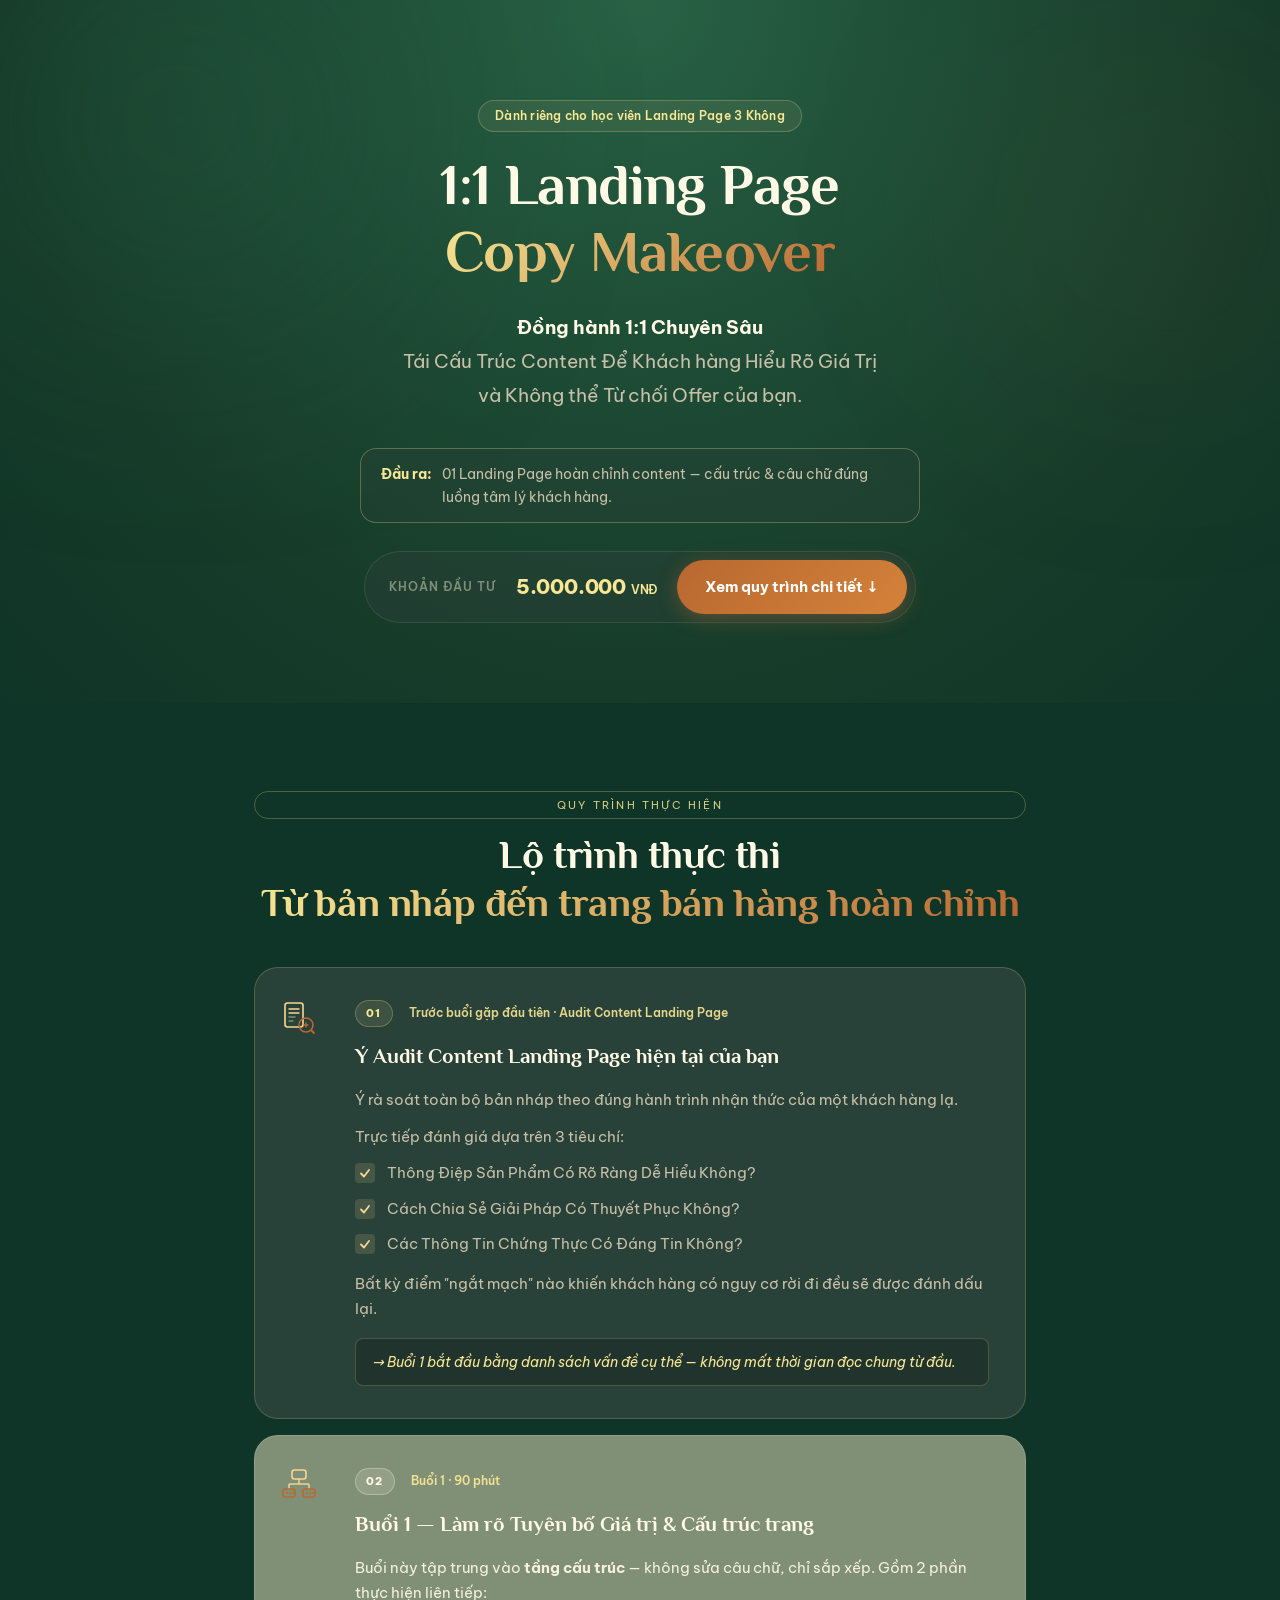
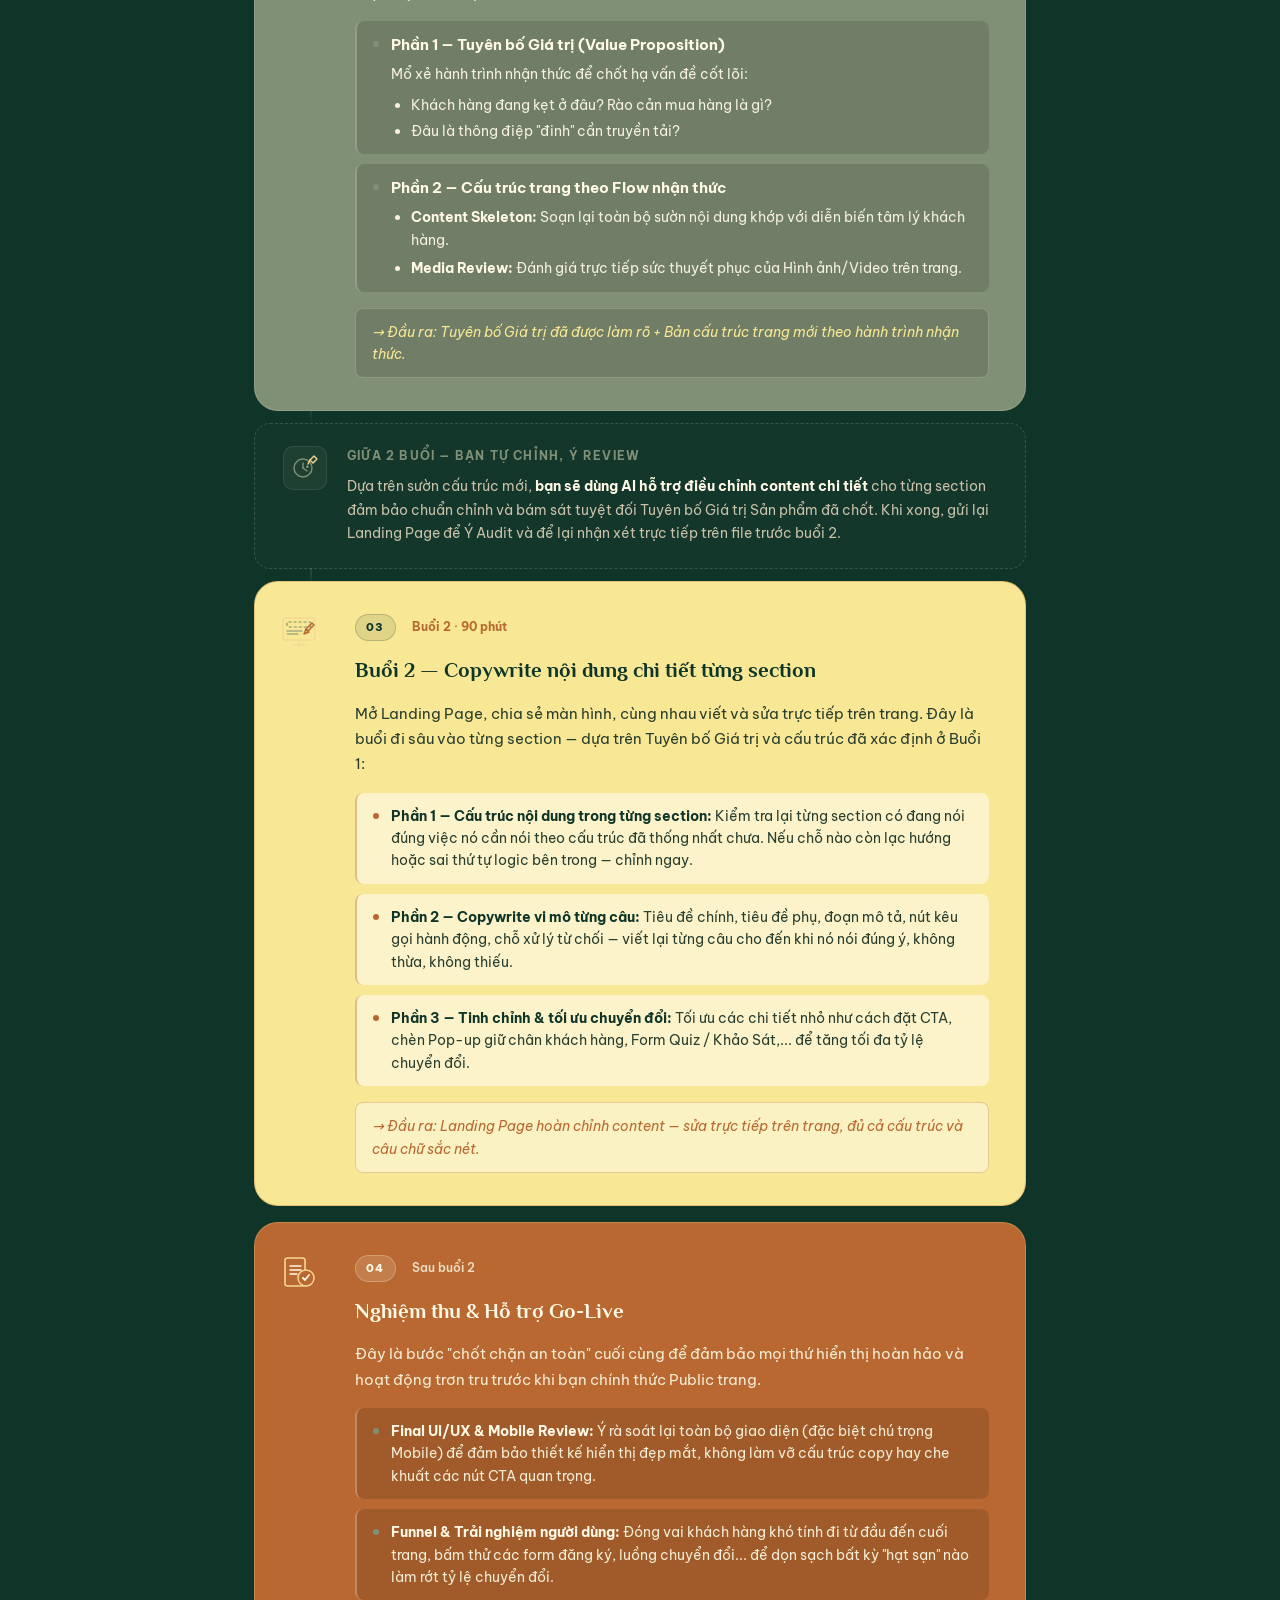
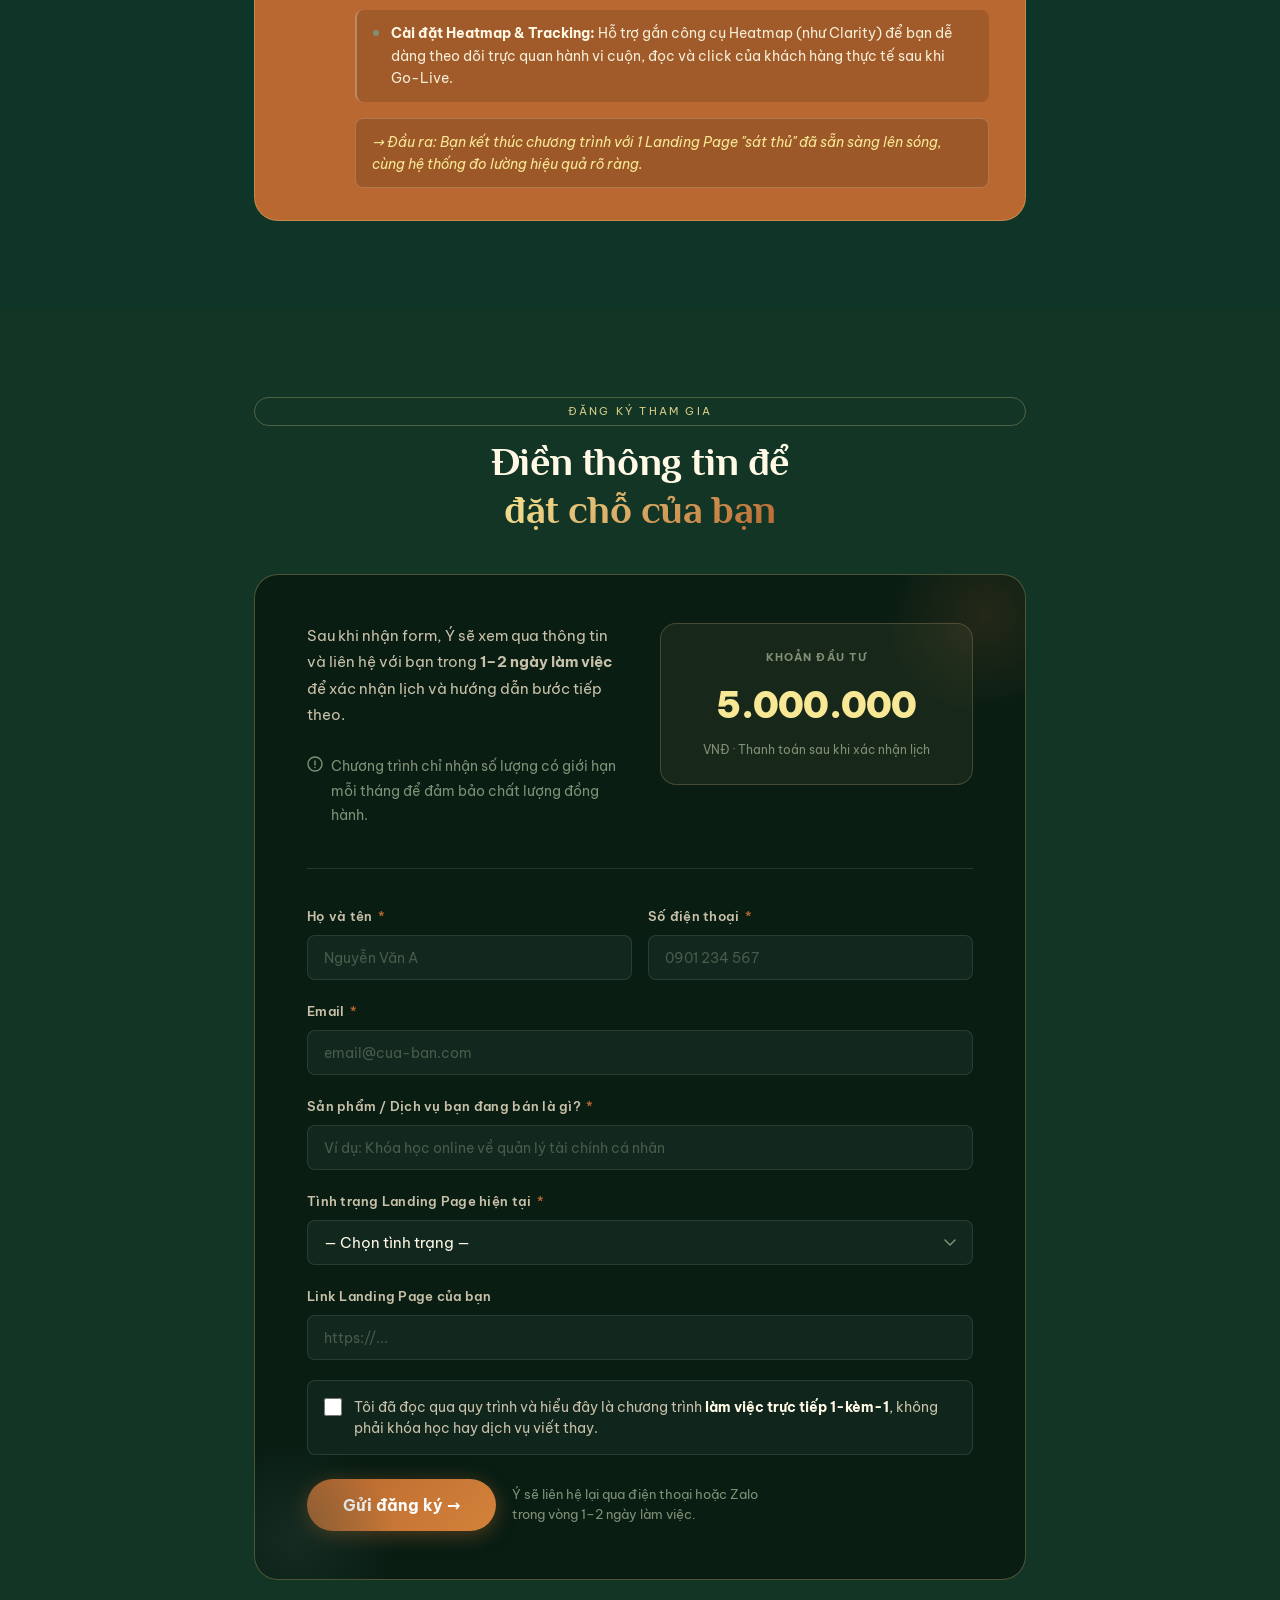
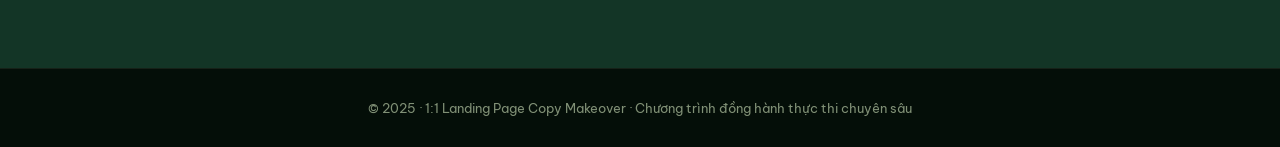
==== index.html @ bf5a7739 "Initial commit - Content LP with SePay" ====
<!DOCTYPE html>
<html lang="vi">
<head>
  <meta charset="UTF-8" />
  <meta name="viewport" content="width=device-width, initial-scale=1.0" />
  <title>1:1 Landing Page Copy Makeover | Tối Ưu Nội Dung & Tăng Tỷ Lệ Chuyển Đổi</title>
  <meta name="description" content="Chương trình đồng hành 1-kèm-1: rà soát insight, tái cấu trúc luồng tâm lý và sửa trực tiếp từng câu chữ trên Landing Page của bạn." />
  <link rel="preconnect" href="https://fonts.googleapis.com" />
  <link rel="preconnect" href="https://fonts.gstatic.com" crossorigin />
  <link href="https://fonts.googleapis.com/css2?family=Be+Vietnam+Pro:wght@300;400;500;600;700;800;900&family=Philosopher:ital,wght@0,400;0,700;1,400;1,700&display=swap" rel="stylesheet" />
  <link rel="stylesheet" href="style.css" />
</head>
<body>

  <!-- ===================== HERO ===================== -->
  <section class="hero" id="hero">
    <div class="hero__bg-glow glow--emerald"></div>
    <div class="hero__bg-glow glow--earth"></div>

    <div class="container">
      <div class="badge-pill" id="badge-workshop">Dành riêng cho học viên Landing Page 3 Không</div>
      
      <h1 class="hero__headline" style="max-width: 900px; margin: 0 auto 24px;">
        1:1 Landing Page <br/>
        <span class="gradient-text">Copy Makeover</span>
      </h1>

      <p class="hero__sub" style="font-size: clamp(16px, 2.2vw, 19px); max-width: 850px; margin: 0 auto 36px; color: var(--text-secondary); line-height: 1.8;">
        <strong style="color: #FFF9E6;">Đồng hành 1:1 Chuyên Sâu</strong><br/>
        Tái Cấu Trúc Content Để Khách hàng Hiểu Rõ Giá Trị <br/>và Không thể Từ chối Offer của bạn.
      </p>

      <div class="hero__deliverable-peek">
        <span>Đầu ra:</span>
        01 Landing Page hoàn chỉnh content — cấu trúc & câu chữ đúng luồng tâm lý khách hàng.
      </div>

      <div class="hero__invest-row">
        <span class="invest-label">Khoản đầu tư</span>
        <span class="invest-price">5.000.000 <small>VNĐ</small></span>
        <a href="#dang-ky" class="btn btn--primary" id="cta-hero">Xem quy trình chi tiết ↓</a>
      </div>
    </div>
  </section>

  <!-- ===================== PROCESS ===================== -->
  <section class="section process-section" id="quy-trinh">
    <div class="container">
      <div class="section-label">Quy trình thực hiện</div>
      <h2 class="section-title">Lộ trình thực thi<br/><span class="gradient-text">Từ bản nháp đến trang bán hàng hoàn chỉnh</span></h2>

      <div class="steps-wrapper">

        <!-- ── STEP 1 ── -->
        <div class="step-card" id="step-1">
          <div class="step-card__header">
            <div class="step-number">01</div>
            <div class="step-timing">Trước buổi gặp đầu tiên · Audit Content Landing Page</div>
          </div>

          <div class="step-card__icon">
            <!-- Scan/Audit icon: document with magnifying glass -->
            <svg width="34" height="34" viewBox="0 0 34 34" fill="none" xmlns="http://www.w3.org/2000/svg">
              <rect x="3" y="2" width="18" height="24" rx="2.5" stroke="#F8D794" stroke-width="1.6"/>
              <line x1="7" y1="8"  x2="17" y2="8"  stroke="#F8D794" stroke-width="1.4" stroke-linecap="round"/>
              <line x1="7" y1="12" x2="17" y2="12" stroke="#F8D794" stroke-width="1.4" stroke-linecap="round"/>
              <line x1="7" y1="16" x2="13" y2="16" stroke="#809076" stroke-width="1.4" stroke-linecap="round"/>
              <line x1="7" y1="20" x2="11" y2="20" stroke="#809076" stroke-width="1.4" stroke-linecap="round"/>
              <circle cx="24" cy="24" r="7" stroke="#BB6830" stroke-width="1.6"/>
              <line x1="22" y1="24" x2="26" y2="24" stroke="#BB6830" stroke-width="1.4" stroke-linecap="round"/>
              <line x1="24" y1="22" x2="24" y2="26" stroke="#BB6830" stroke-width="1.4" stroke-linecap="round"/>
              <line x1="29.5" y1="29.5" x2="32" y2="32" stroke="#BB6830" stroke-width="1.8" stroke-linecap="round"/>
            </svg>
          </div>

          <h3 class="step-card__title">Ý Audit Content Landing Page hiện tại của bạn</h3>
          <p class="step-card__desc" style="margin-bottom: 12px;">
            Ý rà soát toàn bộ bản nháp theo đúng hành trình nhận thức của một khách hàng lạ.
          </p>
          <p class="step-card__desc" style="margin-bottom: 12px;">
            Trực tiếp đánh giá dựa trên 3 tiêu chí:
          </p>
          <ul style="list-style: none; padding: 0; margin: 0 0 16px 0; display: flex; flex-direction: column; gap: 12px;">
            <li style="display: flex; gap: 12px; align-items: flex-start;">
              <svg width="20" height="20" viewBox="0 0 20 20" fill="none" style="margin-top: 2px; min-width: 20px;"><rect width="20" height="20" rx="4" fill="rgba(248,215,148,0.15)"/><path d="M6 10.5L9 13.5L14 7" stroke="#F8D794" stroke-width="1.8" stroke-linecap="round" stroke-linejoin="round"/></svg>
              <span style="color: var(--text-secondary); font-size: 14.5px; line-height: 1.6;">Thông Điệp Sản Phẩm Có Rõ Ràng Dễ Hiểu Không?</span>
            </li>
            <li style="display: flex; gap: 12px; align-items: flex-start;">
              <svg width="20" height="20" viewBox="0 0 20 20" fill="none" style="margin-top: 2px; min-width: 20px;"><rect width="20" height="20" rx="4" fill="rgba(248,215,148,0.15)"/><path d="M6 10.5L9 13.5L14 7" stroke="#F8D794" stroke-width="1.8" stroke-linecap="round" stroke-linejoin="round"/></svg>
              <span style="color: var(--text-secondary); font-size: 14.5px; line-height: 1.6;">Cách Chia Sẻ Giải Pháp Có Thuyết Phục Không?</span>
            </li>
            <li style="display: flex; gap: 12px; align-items: flex-start;">
              <svg width="20" height="20" viewBox="0 0 20 20" fill="none" style="margin-top: 2px; min-width: 20px;"><rect width="20" height="20" rx="4" fill="rgba(248,215,148,0.15)"/><path d="M6 10.5L9 13.5L14 7" stroke="#F8D794" stroke-width="1.8" stroke-linecap="round" stroke-linejoin="round"/></svg>
              <span style="color: var(--text-secondary); font-size: 14.5px; line-height: 1.6;">Các Thông Tin Chứng Thực Có Đáng Tin Không?</span>
            </li>
          </ul>
          <p class="step-card__desc">
            Bất kỳ điểm "ngắt mạch" nào khiến khách hàng có nguy cơ rời đi đều sẽ được đánh dấu lại.
          </p>
          <div class="step-card__output">
            → Buổi 1 bắt đầu bằng danh sách vấn đề cụ thể — không mất thời gian đọc chung từ đầu.
          </div>
        </div>

        <!-- ── STEP 2 ── -->
        <div class="step-card" id="step-2">
          <div class="step-card__header">
            <div class="step-number">02</div>
            <div class="step-timing">Buổi 1 · 90 phút</div>
          </div>

          <div class="step-card__icon">
            <!-- Flow/psychology structure icon -->
            <svg width="34" height="34" viewBox="0 0 34 34" fill="none" xmlns="http://www.w3.org/2000/svg">
              <!-- Top node: insight -->
              <rect x="10" y="1" width="14" height="9" rx="2.5" stroke="#F8D794" stroke-width="1.6"/>
              <line x1="17" y1="10" x2="17" y2="15" stroke="#F8D794" stroke-width="1.4"/>
              <!-- Fork -->
              <line x1="17" y1="15" x2="7"  y2="15" stroke="#F8D794" stroke-width="1.4"/>
              <line x1="17" y1="15" x2="27" y2="15" stroke="#F8D794" stroke-width="1.4"/>
              <line x1="7"  y1="15" x2="7"  y2="20" stroke="#F8D794" stroke-width="1.4"/>
              <line x1="27" y1="15" x2="27" y2="20" stroke="#F8D794" stroke-width="1.4"/>
              <!-- Left node: message -->
              <rect x="1" y="20" width="12" height="8" rx="2" stroke="#BB6830" stroke-width="1.6"/>
              <!-- Right node: structure -->
              <rect x="21" y="20" width="12" height="8" rx="2" stroke="#BB6830" stroke-width="1.6"/>
              <!-- Dots inside nodes -->
              <circle cx="5" cy="24" r="1" fill="#BB6830"/>
              <circle cx="8" cy="24" r="1" fill="#BB6830"/>
              <circle cx="11" cy="24" r="1" fill="#BB6830"/>
              <circle cx="25" cy="24" r="1" fill="#BB6830"/>
              <circle cx="28" cy="24" r="1" fill="#BB6830"/>
              <circle cx="31" cy="24" r="1" fill="#BB6830"/>
            </svg>
          </div>

          <h3 class="step-card__title">Buổi 1 — Làm rõ Tuyên bố Giá trị & Cấu trúc trang</h3>
          <p class="step-card__desc">
            Buổi này tập trung vào <strong>tầng cấu trúc</strong> — không sửa câu chữ, chỉ sắp xếp.
            Gồm 2 phần thực hiện liên tiếp:
          </p>

          <div class="step-details">
            <div class="step-detail-item">
              <span class="detail-dot"></span>
              <div>
                <strong style="font-size: 15px; display: block; margin-bottom: 6px;">Phần 1 — Tuyên bố Giá trị (Value Proposition)</strong>
                Mổ xẻ hành trình nhận thức để chốt hạ vấn đề cốt lõi:
                <ul style="margin: 8px 0 0 20px; padding: 0; display: flex; flex-direction: column; gap: 4px;">
                  <li>Khách hàng đang kẹt ở đâu? Rào cản mua hàng là gì?</li>
                  <li>Đâu là thông điệp "đinh" cần truyền tải?</li>
                </ul>
              </div>
            </div>
            <div class="step-detail-item">
              <span class="detail-dot"></span>
              <div>
                <strong style="font-size: 15px; display: block; margin-bottom: 6px;">Phần 2 — Cấu trúc trang theo Flow nhận thức</strong>
                <ul style="margin: 0 0 0 20px; padding: 0; display: flex; flex-direction: column; gap: 6px;">
                  <li><strong>Content Skeleton:</strong> Soạn lại toàn bộ sườn nội dung khớp với diễn biến tâm lý khách hàng.</li>
                  <li><strong>Media Review:</strong> Đánh giá trực tiếp sức thuyết phục của Hình ảnh/Video trên trang.</li>
                </ul>
              </div>
            </div>
          </div>

          <div class="step-card__output" style="color: var(--khaki);">
            → Đầu ra: Tuyên bố Giá trị đã được làm rõ + Bản cấu trúc trang mới theo hành trình nhận thức.
          </div>
        </div>

        <!-- ── BETWEEN SESSIONS BRIDGE ── -->
        <div class="bridge-card" id="bridge-1">
          <div class="bridge-card__icon">
            <!-- Clock + pencil: time to revise -->
            <svg width="28" height="28" viewBox="0 0 28 28" fill="none" xmlns="http://www.w3.org/2000/svg">
              <circle cx="12" cy="14" r="9" stroke="#809076" stroke-width="1.4"/>
              <line x1="12" y1="9" x2="12" y2="14" stroke="#809076" stroke-width="1.4" stroke-linecap="round"/>
              <line x1="12" y1="14" x2="16" y2="17" stroke="#809076" stroke-width="1.4" stroke-linecap="round"/>
              <path d="M19 6 L22 9 L26 5 L23 2 Z" stroke="#F8D794" stroke-width="1.4" stroke-linejoin="round"/>
              <line x1="19" y1="6" x2="17" y2="10" stroke="#F8D794" stroke-width="1.4" stroke-linecap="round"/>
              <path d="M16 11 L15 14 L18 13 Z" fill="#F8D794" opacity="0.7"/>
            </svg>
          </div>
          <div class="bridge-card__content">
            <div class="bridge-card__label">Giữa 2 buổi — Bạn tự chỉnh, Ý review</div>
            <p class="bridge-card__desc">
              Dựa trên sườn cấu trúc mới, <strong>bạn sẽ dùng AI hỗ trợ điều chỉnh content chi tiết</strong> cho từng section đảm bảo chuẩn chỉnh và bám sát tuyệt đối Tuyên bố Giá trị Sản phẩm đã chốt. Khi xong, gửi lại Landing Page để Ý Audit và để lại nhận xét trực tiếp trên file trước buổi 2.
            </p>
          </div>
        </div>

        <!-- ── STEP 3 ── -->
        <div class="step-card" id="step-3">
          <div class="step-card__header">
            <div class="step-number">03</div>
            <div class="step-timing">Buổi 2 · 90 phút</div>
          </div>

          <div class="step-card__icon">
            <!-- Screen with live editing cursor -->
            <svg width="34" height="34" viewBox="0 0 34 34" fill="none" xmlns="http://www.w3.org/2000/svg">
              <!-- Monitor frame -->
              <rect x="1" y="3" width="32" height="22" rx="2.5" stroke="#F8D794" stroke-width="1.6"/>
              <!-- Stand -->
              <line x1="17" y1="25" x2="17" y2="30" stroke="#F8D794" stroke-width="1.4"/>
              <line x1="11" y1="30" x2="23" y2="30" stroke="#F8D794" stroke-width="1.6" stroke-linecap="round"/>
              <!-- Screen content: macro lines -->
              <rect x="5" y="7" width="24" height="5" rx="1.5" stroke="#809076" stroke-width="1.2" stroke-dasharray="3 2"/>
              <!-- Screen content: micro lines -->
              <line x1="5" y1="16" x2="20" y2="16" stroke="#809076" stroke-width="1.2" stroke-linecap="round"/>
              <line x1="5" y1="19" x2="16" y2="19" stroke="#809076" stroke-width="1.2" stroke-linecap="round"/>
              <!-- Cursor / edit pen -->
              <path d="M24 14 L30 8 L32 10 L26 16 Z" stroke="#BB6830" stroke-width="1.5" stroke-linejoin="round"/>
              <path d="M24 14 L22 19 L27 17 Z" stroke="#BB6830" stroke-width="1.4" stroke-linejoin="round" fill="rgba(187,104,48,0.25)"/>
            </svg>
          </div>

          <h3 class="step-card__title">Buổi 2 — Copywrite nội dung chi tiết từng section</h3>
          <p class="step-card__desc">
            Mở Landing Page, chia sẻ màn hình, cùng nhau viết và sửa trực tiếp trên trang.
            Đây là buổi đi sâu vào từng section — dựa trên Tuyên bố Giá trị và cấu trúc đã xác định ở Buổi 1:
          </p>

          <div class="step-details">
            <div class="step-detail-item" id="rewrite-macro">
              <span class="detail-dot detail-dot--earth"></span>
              <div>
                <strong>Phần 1 — Cấu trúc nội dung trong từng section:</strong>
                Kiểm tra lại từng section có đang nói đúng việc nó cần nói theo cấu trúc đã thống nhất chưa.
                Nếu chỗ nào còn lạc hướng hoặc sai thứ tự logic bên trong — chỉnh ngay.
              </div>
            </div>
            <div class="step-detail-item" id="rewrite-micro">
              <span class="detail-dot detail-dot--earth"></span>
              <div>
                <strong>Phần 2 — Copywrite vi mô từng câu:</strong>
                Tiêu đề chính, tiêu đề phụ, đoạn mô tả, nút kêu gọi hành động, chỗ xử lý từ chối —
                viết lại từng câu cho đến khi nó nói đúng ý, không thừa, không thiếu.
              </div>
            </div>
            <div class="step-detail-item" id="rewrite-optimize">
              <span class="detail-dot detail-dot--earth"></span>
              <div>
                <strong>Phần 3 — Tinh chỉnh & tối ưu chuyển đổi:</strong>
                Tối ưu các chi tiết nhỏ như cách đặt CTA, chèn Pop-up giữ chân khách hàng, Form Quiz / Khảo Sát,... để tăng tối đa tỷ lệ chuyển đổi.
              </div>
            </div>
          </div>

          <div class="step-card__output" style="color: var(--earth);">
            → Đầu ra: Landing Page hoàn chỉnh content — sửa trực tiếp trên trang, đủ cả cấu trúc và câu chữ sắc nét.
          </div>
        </div>

        <!-- ── STEP 4 ── -->
        <div class="step-card" id="step-4">
          <div class="step-card__header">
            <div class="step-number">04</div>
            <div class="step-timing">Sau buổi 2</div>
          </div>

          <div class="step-card__icon">
            <svg width="34" height="34" viewBox="0 0 34 34" fill="none" xmlns="http://www.w3.org/2000/svg">
              <rect x="3" y="2" width="20" height="28" rx="2.5" stroke="#F8D794" stroke-width="1.6"/>
              <line x1="8" y1="10" x2="19" y2="10" stroke="#FFF9E6" stroke-width="1.3" stroke-linecap="round"/>
              <line x1="8" y1="14" x2="19" y2="14" stroke="#FFF9E6" stroke-width="1.3" stroke-linecap="round"/>
              <line x1="8" y1="18" x2="15" y2="18" stroke="#FFF9E6" stroke-width="1.3" stroke-linecap="round"/>
              <circle cx="24" cy="22" r="8" fill="#B86830" stroke="#F8D794" stroke-width="1.5"/>
              <path d="M21 22L23 24L27 19" stroke="#FFF9E6" stroke-width="1.8" stroke-linecap="round" stroke-linejoin="round"/>
            </svg>
          </div>

          <h3 class="step-card__title">Nghiệm thu & Hỗ trợ Go-Live</h3>
          <p class="step-card__desc">
            Đây là bước "chốt chặn an toàn" cuối cùng để đảm bảo mọi thứ hiển thị hoàn hảo và hoạt động trơn tru trước khi bạn chính thức Public trang.
          </p>

          <div class="step-details">
            <div class="step-detail-item">
              <span class="detail-dot"></span>
              <div>
                <strong>Final UI/UX & Mobile Review:</strong>
                Ý rà soát lại toàn bộ giao diện (đặc biệt chú trọng Mobile) để đảm bảo thiết kế hiển thị đẹp mắt, không làm vỡ cấu trúc copy hay che khuất các nút CTA quan trọng.
              </div>
            </div>
            <div class="step-detail-item">
              <span class="detail-dot"></span>
              <div>
                <strong>Funnel & Trải nghiệm người dùng:</strong>
                Đóng vai khách hàng khó tính đi từ đầu đến cuối trang, bấm thử các form đăng ký, luồng chuyển đổi... để dọn sạch bất kỳ "hạt sạn" nào làm rớt tỷ lệ chuyển đổi.
              </div>
            </div>
            <div class="step-detail-item">
              <span class="detail-dot"></span>
              <div>
                <strong>Cài đặt Heatmap & Tracking:</strong>
                Hỗ trợ gắn công cụ Heatmap (như Clarity) để bạn dễ dàng theo dõi trực quan hành vi cuộn, đọc và click của khách hàng thực tế sau khi Go-Live.
              </div>
            </div>
          </div>

          <div class="step-card__output" style="color: var(--khaki);">
            → Đầu ra: Bạn kết thúc chương trình với 1 Landing Page "sát thủ" đã sẵn sàng lên sóng, cùng hệ thống đo lường hiệu quả rõ ràng.
          </div>
        </div>

      </div><!-- /steps-wrapper -->
    </div>
  </section>

  <!-- ===================== FORM ĐĂNG KÝ ===================== -->
  <section class="section form-section" id="dang-ky">
    <div class="container">
      <div class="section-label">Đăng ký tham gia</div>
      <h2 class="section-title">Điền thông tin để<br/><span class="gradient-text">đặt chỗ của bạn</span></h2>

      <div class="form-wrap">
        <div class="form-intro">
          <div class="form-intro-text">
            <p>Sau khi nhận form, Ý sẽ xem qua thông tin và liên hệ với bạn trong <strong>1–2 ngày làm việc</strong> để xác nhận lịch và hướng dẫn bước tiếp theo.</p>
            <br/>
            <p style="color: var(--wasabi); font-size: 14px; display:flex; gap:8px; align-items:flex-start;">
              <svg width="16" height="16" viewBox="0 0 16 16" fill="none" style="min-width:16px;margin-top:2px"><circle cx="8" cy="8" r="7" stroke="#809076" stroke-width="1.4"/><line x1="8" y1="5" x2="8" y2="9" stroke="#809076" stroke-width="1.4" stroke-linecap="round"/><circle cx="8" cy="11.5" r="0.8" fill="#809076"/></svg>
              Chương trình chỉ nhận số lượng có giới hạn mỗi tháng để đảm bảo chất lượng đồng hành.
            </p>
          </div>
          <div class="form-price-box">
            <div class="form-price-label">Khoản đầu tư</div>
            <span class="form-price-value">5.000.000</span>
            <div class="form-price-sub">VNĐ · Thanh toán sau khi xác nhận lịch</div>
          </div>
        </div>

        <div class="form-divider"></div>

        <form class="reg-form" id="reg-form" onsubmit="handleSubmit(event)">

          <div class="form-row">
            <div class="form-group">
              <label for="input-name">Họ và tên <span>*</span></label>
              <input type="text" id="input-name" class="form-control" placeholder="Nguyễn Văn A" required />
            </div>
            <div class="form-group">
              <label for="input-phone">Số điện thoại <span>*</span></label>
              <input type="tel" id="input-phone" class="form-control" placeholder="0901 234 567" required />
            </div>
          </div>

          <div class="form-group">
            <label for="input-email">Email <span>*</span></label>
            <input type="email" id="input-email" class="form-control" placeholder="email@cua-ban.com" required />
          </div>

          <div class="form-group">
            <label for="input-product">Sản phẩm / Dịch vụ bạn đang bán là gì? <span>*</span></label>
            <input type="text" id="input-product" class="form-control" placeholder="Ví dụ: Khóa học online về quản lý tài chính cá nhân" required />
          </div>

          <div class="form-group">
            <label for="input-status">Tình trạng Landing Page hiện tại <span>*</span></label>
            <select id="input-status" class="form-control" required>
              <option value="" disabled selected>— Chọn tình trạng —</option>
              <option value="draft">Có bản nháp, chưa thiết kế lên trang</option>
              <option value="live-low">Đã có trang nhưng tỷ lệ chuyển đổi thấp</option>
              <option value="live-ok">Có trang rồi, muốn tối ưu thêm</option>
              <option value="none">Chưa có gì, mới bắt đầu từ đầu</option>
            </select>
          </div>

          <div class="form-group">
            <label for="input-lp-link">Link Landing Page của bạn</label>
            <input type="url" id="input-lp-link" class="form-control" placeholder="https://..." />
          </div>

          <div class="form-check-group" id="check-confirm">
            <input type="checkbox" id="cb-confirm" required />
            <label for="cb-confirm">
              Tôi đã đọc qua quy trình và hiểu đây là chương trình <strong>làm việc trực tiếp 1-kèm-1</strong>,
              không phải khóa học hay dịch vụ viết thay.
            </label>
          </div>

          <div class="form-submit-row">
            <button type="submit" class="btn--submit" id="btn-submit">Gửi đăng ký →</button>
            <p class="form-submit-note">Ý sẽ liên hệ lại qua điện thoại hoặc Zalo<br/>trong vòng 1–2 ngày làm việc.</p>
          </div>

        </form>
      </div>
    </div>
  </section>

  <!-- ===================== FOOTER ===================== -->
  <footer class="footer">
    <div class="container">
      <p>© 2025 · 1:1 Landing Page Copy Makeover · Chương trình đồng hành thực thi chuyên sâu</p>
    </div>
  </footer>

  <!-- ===================== QR CODE MODAL ===================== -->
  <div id="qr-modal" style="display:none; position:fixed; top:0; left:0; width:100%; height:100%; background:rgba(15,53,40,0.9); z-index:9999; align-items:center; justify-content:center;">
    <div style="background:#FFF9E6; padding:32px; border-radius:16px; text-align:center; max-width:400px; width:90%;">
      <h3 style="color:#0F3528; margin-top:0;">Quét mã để thanh toán</h3>
      <p style="color:#284139; font-size:14px; margin-bottom:24px;">Hệ thống sẽ tự động xác nhận sau khi nhận được chuyển khoản.</p>
      
      <img id="qr-img" src="" alt="Mã QR Thanh Toán" style="max-width:100%; border-radius:8px; margin-bottom:16px;" />
      
      <div id="qr-status" style="color:#B86830; font-weight:600; font-size:15px; display:flex; align-items:center; justify-content:center; gap:8px;">
        <svg width="20" height="20" viewBox="0 0 24 24" fill="none" stroke="currentColor" stroke-width="2" style="animation: spin 1s linear infinite;">
          <circle cx="12" cy="12" r="10" stroke-opacity="0.25"></circle>
          <path d="M12 2a10 10 0 0 1 10 10"></path>
        </svg>
        Đang chờ thanh toán...
      </div>
      <button onclick="document.getElementById('qr-modal').style.display='none'" style="margin-top:24px; padding:10px 20px; border:none; background:#0F3528; color:#F8D794; border-radius:8px; cursor:pointer; font-weight:600;">Đóng</button>
    </div>
  </div>
  <style>
    @keyframes spin { 100% { transform: rotate(360deg); } }
  </style>

  <script>
    const GAS_URL = "https://script.google.com/macros/s/AKfycbyZ1ASlPLs7eM3nZgOWQlKGDSA6bFZPpBlRWzae3WyQJqK9yEz0ksTO0xHyqFj5E7WO/exec"; 
    let checkInterval;

    async function handleSubmit(e) {
      e.preventDefault();
      
      const btn = document.getElementById('btn-submit');
      const originalText = btn.textContent;
      
      // Hiển thị trạng thái đang tải
      btn.textContent = 'Đang xử lý...';
      btn.disabled = true;

      // Lấy danh sách dropdown để trích xuất text tiếng Việt thay vì value ngắn
      const statusSelect = document.getElementById('input-status');
      const statusText = statusSelect.options[statusSelect.selectedIndex].text;

      // Lấy dữ liệu từ các ô input
      const payload = {
        name: document.getElementById('input-name').value,
        phone: document.getElementById('input-phone').value,
        email: document.getElementById('input-email').value,
        product: document.getElementById('input-product').value,
        status: statusText,
        lpLink: document.getElementById('input-lp-link').value
      };

      try {
        // Khởi tạo params cho GET request
        const urlParams = new URLSearchParams({
          action: 'register',
          ...payload
        });

        // Gửi data đăng ký
        const response = await fetch(`${GAS_URL}?${urlParams.toString()}`);
        const result = await response.json();

        if (result.success) {
          // Hiển thị Modal QR
          document.getElementById('qr-img').src = result.qrUrl;
          document.getElementById('qr-modal').style.display = 'flex';
          
          // Trạng thái thành công ở Form
          btn.textContent = '✓ Đã gửi thông tin!';
          btn.style.background = 'linear-gradient(135deg, #284139 0%, #809076 100%)';
          btn.style.boxShadow = '0 4px 20px rgba(40,65,57,0.5)';
          
          // Bắt đầu vòng lặp kiểm tra thanh toán
          checkPaymentStatus(result.orderId);
        } else {
          throw new Error("Lỗi từ server GAS");
        }
        
      } catch (error) {
        console.error("Lỗi:", error);
        btn.textContent = originalText;
        btn.disabled = false;
        alert("Có lỗi xảy ra khi tạo QR, vui lòng thử lại sau!");
      }
    }

    // Hàm gọi liên tục (Polling) kiểm tra trạng thái
    async function checkPaymentStatus(orderId) {
      // Dừng vòng lặp cũ nếu có
      if (checkInterval) clearInterval(checkInterval);
      
      checkInterval = setInterval(async () => {
        try {
          const res = await fetch(`${GAS_URL}?action=check&orderId=${orderId}`);
          const result = await res.json();
          
          if (result.isPaid) {
            clearInterval(checkInterval);
            
            // Cập nhật giao diện QR
            const statusDiv = document.getElementById('qr-status');
            statusDiv.innerHTML = "✅ Thanh toán thành công!";
            statusDiv.style.color = "#0F3528";
            
            // Đợi 1.5 giây rồi chuyển hướng qua Thank You page
            setTimeout(() => {
              window.location.href = "thankyou.html";
            }, 1500);
          }
        } catch (e) {
          console.log("Đang chờ thanh toán...");
        }
      }, 3000); // Mỗi 3 giây check một lần
    }
  </script>

</body>
</html>
---- style.css ----
/* =====================================================
   RESET & BASE
   ===================================================== */
*, *::before, *::after {
  box-sizing: border-box;
  margin: 0;
  padding: 0;
}

:root {
  /* === PALETTE — Founder's North exact brand colors === */
  --fn-deep:    #0F3528;   /* nền chính */
  --fn-mid:     #133526;   /* nền section xen kẽ */
  --fn-card:    #1D4A34;   /* nền card */
  --fn-dark:    #040e08;   /* footer */
  --fn-emerald: #286245;   /* highlight card / hero */

  --wasabi:  #809076;   /* text phụ, border */
  --khaki:   #F8E794;   /* text accent, gold — đúng brand */
  --earth:   #B86830;   /* CTA, nút bấm — đúng brand */

  --bg-base:       var(--fn-deep);
  --bg-surface:    var(--fn-mid);
  --bg-card:       rgba(29,74,52,0.6);
  --bg-card-hover: rgba(29,74,52,0.85);

  /* Text — cổ điển, ấm hơn */
  --text-primary:   #FFF9E6;
  --text-secondary: #C8C0A8;
  --text-muted:     #809076;
  --text-gold:      #F8E794;

  --border-subtle: rgba(128,144,118,0.22);
  --border-accent: rgba(248,231,148,0.28);

  --radius-sm: 8px;
  --radius-md: 16px;
  --radius-lg: 24px;

  /* Font system — Philosopher cho heading, Be Vietnam Pro cho body */
  --font-heading: 'Philosopher', Georgia, serif;
  --font-body:    'Be Vietnam Pro', system-ui, sans-serif;
  --font:         var(--font-body);
}

html { scroll-behavior: smooth; }

body {
  background-color: var(--bg-base);
  color: var(--text-primary);
  font-family: var(--font);
  font-size: 16px;
  line-height: 1.7;
  -webkit-font-smoothing: antialiased;
  overflow-x: hidden;
}

/* =====================================================
   LAYOUT
   ===================================================== */
.container {
  max-width: 820px;
  margin: 0 auto;
  padding: 0 24px;
}

.section { padding: 88px 0; }

/* =====================================================
   TYPOGRAPHY
   ===================================================== */
.gradient-text {
  background: linear-gradient(135deg, #F8E794 0%, #B86830 100%);
  -webkit-background-clip: text;
  -webkit-text-fill-color: transparent;
  background-clip: text;
}

/* Headings dùng Philosopher */
h1, h2, h3 {
  font-family: var(--font-heading);
}

.section-label {
  display: inline-block;
  font-size: 11px;
  font-weight: 400;
  letter-spacing: 0.2em;
  text-transform: uppercase;
  color: var(--khaki);
  margin-bottom: 12px;
  padding: 4px 14px;
  border: 1px solid rgba(248,231,148,0.3);
  border-radius: 100px;
  font-family: var(--font-body);
  opacity: 0.85;
}

.section-title {
  font-family: var(--font-heading);
  font-size: clamp(26px, 4vw, 40px);
  font-weight: 700;
  line-height: 1.2;
  letter-spacing: -0.01em;
  margin-bottom: 40px;
  text-align: center;
  color: var(--text-primary);
}

.body-text {
  color: var(--text-secondary);
  font-size: 15px;
  line-height: 1.8;
  margin-bottom: 16px;
}

/* =====================================================
   BUTTON
   ===================================================== */
.btn {
  display: inline-flex;
  align-items: center;
  gap: 8px;
  padding: 14px 28px;
  border-radius: 100px;
  font-family: var(--font);
  font-size: 15px;
  font-weight: 700;
  text-decoration: none;
  cursor: pointer;
  border: none;
  transition: transform 0.2s ease, box-shadow 0.2s ease, filter 0.2s ease;
}

.btn--primary {
  background: linear-gradient(135deg, var(--earth) 0%, #D4823A 100%);
  color: #fff;
  box-shadow: 0 4px 20px rgba(187,104,48,0.4);
}

.btn--primary:hover {
  transform: translateY(-2px);
  box-shadow: 0 8px 32px rgba(187,104,48,0.6);
  filter: brightness(1.08);
}

.btn--large {
  font-size: 17px;
  padding: 18px 40px;
}

/* =====================================================
   GLASS CARD
   ===================================================== */
.glass-card {
  background: var(--bg-card);
  border: 1px solid var(--border-subtle);
  border-radius: var(--radius-lg);
  backdrop-filter: blur(20px);
  -webkit-backdrop-filter: blur(20px);
  position: relative;
  overflow: hidden;
}

/* =====================================================
   HERO
   ===================================================== */
.hero {
  padding: 100px 0 80px;
  position: relative;
  text-align: center;
  background: radial-gradient(ellipse at 50% 0%, #286245 0%, #1D4A34 40%, #163B29 70%, #0F3528 100%);
}

.hero__bg-glow {
  position: absolute;
  border-radius: 50%;
  filter: blur(130px);
  pointer-events: none;
  z-index: 0;
}

.glow--emerald {
  width: 600px; height: 400px;
  background: radial-gradient(circle, rgba(40,98,69,0.5) 0%, transparent 70%);
  top: -80px; left: -120px;
}

.glow--earth {
  width: 400px; height: 400px;
  background: radial-gradient(circle, rgba(184,104,48,0.15) 0%, transparent 70%);
  top: 20px; right: -80px;
}

.hero .container { position: relative; z-index: 1; }

.badge-pill {
  display: inline-block;
  padding: 5px 16px;
  background: rgba(248,215,148,0.08);
  border: 1px solid rgba(248,215,148,0.25);
  border-radius: 100px;
  font-size: 12px;
  font-weight: 600;
  color: var(--khaki);
  margin-bottom: 20px;
  letter-spacing: 0.02em;
}

.offer-name-badge {
  display: inline-block;
  font-size: clamp(14px, 2vw, 17px);
  font-weight: 400;
  font-style: italic;
  letter-spacing: 0.04em;
  font-family: var(--font-heading);
  padding: 8px 22px;
  margin-bottom: 20px;
  position: relative;
  color: var(--khaki);
}

.offer-name-badge::before {
  content: '';
  position: absolute;
  inset: 0;
  border-radius: 8px;
  padding: 1.5px;
  background: linear-gradient(135deg, var(--khaki), var(--earth));
  -webkit-mask: linear-gradient(#fff 0 0) content-box, linear-gradient(#fff 0 0);
  -webkit-mask-composite: xor;
  mask-composite: exclude;
  pointer-events: none;
}

.hero__headline {
  font-family: var(--font-heading);
  font-size: clamp(32px, 6vw, 58px);
  font-weight: 700;
  line-height: 1.15;
  letter-spacing: -0.01em;
  margin-bottom: 24px;
  color: var(--text-primary);
}

.hero__sub {
  font-size: clamp(15px, 2vw, 17px);
  color: var(--text-secondary);
  max-width: 600px;
  margin: 0 auto 32px;
  line-height: 1.75;
}

.hero__deliverable-peek {
  display: inline-flex;
  align-items: flex-start;
  gap: 10px;
  background: rgba(40,65,57,0.4);
  border: 1px solid var(--border-accent);
  border-radius: var(--radius-md);
  padding: 14px 20px;
  font-size: 14px;
  color: var(--text-secondary);
  max-width: 560px;
  text-align: left;
  line-height: 1.6;
  margin-bottom: 28px;
}

.hero__deliverable-peek span {
  color: var(--khaki);
  font-weight: 700;
  white-space: nowrap;
}

.hero__invest-row {
  display: inline-flex;
  align-items: center;
  gap: 20px;
  flex-wrap: wrap;
  justify-content: center;
  background: rgba(40,65,57,0.5);
  border: 1px solid var(--border-subtle);
  border-radius: 100px;
  padding: 8px 8px 8px 24px;
}

.invest-label {
  font-size: 12px;
  font-weight: 600;
  text-transform: uppercase;
  letter-spacing: 0.08em;
  color: var(--wasabi);
}

.invest-price {
  font-size: 20px;
  font-weight: 800;
  color: var(--khaki);
  letter-spacing: -0.01em;
}

.invest-price small {
  font-size: 12px;
  font-weight: 600;
}

/* =====================================================
   PROCESS SECTION
   ===================================================== */
.process-section {
  background: var(--bg-base);
}

.process-section .section-label,
.process-section .section-title {
  text-align: center;
  display: block;
}

.steps-wrapper {
  display: flex;
  flex-direction: column;
  gap: 16px;
  position: relative;
}

/* Connector line removed — colors per card make it clear enough */

/* ── Step card base ── */
.step-card {
  border-radius: var(--radius-lg);
  padding: 32px 36px 32px 100px;
  position: relative;
  transition: filter 0.25s ease, transform 0.2s ease;
  border: 1px solid transparent;
}

.step-card:hover {
  filter: brightness(1.06);
  transform: translateX(4px);
}

/* ── Step 01: Emerald Green (#284139) → chữ kem sáng ── */
#step-1 {
  background: #284139;
  border-color: rgba(248,231,148,0.2);
}
#step-1 .step-card__title  { color: #FFF9E6; }
#step-1 .step-card__desc   { color: #C8C0A8; }
#step-1 .step-timing        { color: #F8E794; opacity: 0.9; }
#step-1 .step-number        { background: rgba(248,231,148,0.1); border-color: rgba(248,231,148,0.25); color: #F8E794; }
#step-1 .step-detail-item  { background: rgba(0,0,0,0.2); border-left-color: rgba(248,231,148,0.25); color: #C8C0A8; }
#step-1 .step-detail-item strong { color: #FFF9E6; }
#step-1 .step-card__output { background: rgba(0,0,0,0.2); border-color: rgba(248,231,148,0.2); color: #F8E794; }

/* ── Step 02: Wasabi (#809076) → chữ kem sáng (không phải tối) ── */
#step-2 {
  background: #809076;
  border-color: rgba(255,249,230,0.15);
}
#step-2 .step-card__title  { color: #FFF9E6; }
#step-2 .step-card__desc   { color: #F5F0E0; }
#step-2 .step-timing        { color: #F8E794; opacity: 0.95; }
#step-2 .step-number        { background: rgba(255,249,230,0.15); border-color: rgba(255,249,230,0.3); color: #FFF9E6; }
#step-2 .step-detail-item  { background: rgba(0,0,0,0.12); border-left-color: rgba(255,249,230,0.25); color: #F5F0E0; }
#step-2 .step-detail-item strong { color: #FFF9E6; }
#step-2 .step-card__output { background: rgba(0,0,0,0.12); border-color: rgba(255,249,230,0.2); color: #FFF9E6; }

/* ── Step 03: Creased Khaki (#F8E794) → chữ tối ── */
#step-3 {
  background: #F8E794;
  border-color: rgba(184,104,48,0.3);
}
#step-3 .step-card__title  { color: #0F3528; }
#step-3 .step-card__desc   { color: #2A3E2E; }
#step-3 .step-timing        { color: #B86830; font-weight: 700; }
#step-3 .step-number        { background: rgba(15,53,40,0.1); border-color: rgba(15,53,40,0.2); color: #0F3528; }
#step-3 .detail-dot--earth  { background: #B86830; }
#step-3 .step-detail-item  { background: rgba(255,255,255,0.5); border-left-color: rgba(184,104,48,0.4); color: #2A3E2E; }
#step-3 .step-detail-item strong { color: #0F3528; }
#step-3 .step-card__output { background: rgba(255,255,255,0.45); border-color: rgba(184,104,48,0.3); color: #0F3528; font-style: italic; }

/* ── Step 04: Egyptian Earth (#B86830) → chữ kem sáng ── */
#step-4 {
  background: #B86830;
  border-color: rgba(248,231,148,0.25);
}
#step-4 .step-card__title  { color: #FFF9E6; }
#step-4 .step-card__desc   { color: #F5EDD5; }
#step-4 .step-timing        { color: #FFF9E6; opacity: 0.8; }
#step-4 .step-number        { background: rgba(255,249,230,0.15); border-color: rgba(255,249,230,0.25); color: #FFF9E6; }
#step-4 .step-detail-item  { background: rgba(0,0,0,0.12); border-left-color: rgba(255,249,230,0.3); color: #F5EDD5; }
#step-4 .step-detail-item strong { color: #FFF9E6; }
#step-4 .step-card__output { background: rgba(0,0,0,0.15); border-color: rgba(255,249,230,0.2); color: #FFF9E6; }

.step-card__icon {
  position: absolute;
  left: 24px;
  top: 30px;
  width: 40px;
  height: 40px;
  display: flex;
  align-items: center;
  justify-content: center;
}

.step-card__header {
  display: flex;
  align-items: center;
  gap: 16px;
  margin-bottom: 12px;
}

.step-number {
  font-size: 11px;
  font-weight: 800;
  letter-spacing: 0.12em;
  color: var(--khaki);
  background: rgba(248,215,148,0.08);
  border: 1px solid rgba(248,215,148,0.2);
  padding: 3px 10px;
  border-radius: 100px;
}

.step-timing {
  font-size: 12px;
  color: var(--earth);
  font-weight: 600;
}

.step-card__title {
  font-family: var(--font-heading);
  font-size: 21px;
  font-weight: 700;
  letter-spacing: 0;
  margin-bottom: 12px;
  color: var(--text-primary);
}

.step-card__desc {
  font-size: 14.5px;
  color: var(--text-secondary);
  line-height: 1.75;
  margin-bottom: 16px;
}

.step-details {
  display: flex;
  flex-direction: column;
  gap: 10px;
  margin-bottom: 16px;
}

.step-detail-item {
  display: flex;
  gap: 12px;
  font-size: 14px;
  color: var(--text-secondary);
  line-height: 1.6;
  padding: 12px 16px;
  background: rgba(0,0,0,0.15);
  border-radius: var(--radius-sm);
  border-left: 2px solid rgba(255,255,255,0.1);
}

.detail-dot {
  width: 6px; height: 6px;
  min-width: 6px;
  border-radius: 50%;
  background: var(--wasabi);
  margin-top: 8px;
}

.detail-dot--earth {
  background: var(--earth);
}

.step-detail-item strong { color: var(--text-primary); }

.step-card__output {
  font-size: 14px;
  padding: 12px 16px;
  border-radius: var(--radius-sm);
  line-height: 1.6;
  color: var(--text-primary);
  background: rgba(0,0,0,0.18);
  border: 1px solid rgba(255,255,255,0.08);
  font-style: italic;
}

/* =====================================================
   FOR WHO SECTION
   ===================================================== */
.forwho-section { background: var(--bg-surface); }

.forwho-section .section-label,
.forwho-section .section-title {
  text-align: center;
  display: block;
}

.forwho-grid {
  display: grid;
  grid-template-columns: 1fr 1fr;
  gap: 14px;
}

.forwho-card {
  padding: 22px 24px;
  border-radius: var(--radius-md);
  border: 1px solid var(--border-subtle);
  transition: transform 0.2s ease;
}

.forwho-card:hover { transform: translateY(-2px); }

.forwho-card p {
  font-size: 14.5px;
  color: var(--text-secondary);
  line-height: 1.65;
}

.forwho-tag {
  font-size: 12px;
  font-weight: 700;
  margin-bottom: 10px;
  display: inline-flex;
  align-items: center;
  gap: 5px;
  padding: 4px 10px;
  border-radius: 100px;
}

.forwho-card.fit {
  background: rgba(29,74,52,0.5);
  border-color: rgba(40,98,69,0.4);
}

.fit-tag {
  color: #8EB89D;
  background: rgba(40,65,57,0.6);
  border: 1px solid rgba(128,144,118,0.3);
}

.forwho-card.notfit {
  background: rgba(17,26,24,0.4);
  border-color: rgba(128,144,118,0.15);
}

.notfit-tag {
  color: var(--wasabi);
  background: rgba(128,144,118,0.08);
  border: 1px solid rgba(128,144,118,0.2);
}

/* =====================================================
   BRIDGE CARD (between sessions)
   ===================================================== */
.bridge-card {
  display: flex;
  gap: 20px;
  align-items: flex-start;
  background: rgba(40,65,57,0.2);
  border: 1px dashed rgba(128,144,118,0.35);
  border-radius: var(--radius-md);
  padding: 22px 28px;
  margin: -4px 0;
  position: relative;
}

.bridge-card::before,
.bridge-card::after {
  content: '';
  position: absolute;
  left: 55px;
  width: 2px;
  background: linear-gradient(180deg, var(--wasabi), transparent);
  opacity: 0.25;
}

.bridge-card::before { top: -20px; height: 20px; }
.bridge-card::after  { bottom: -20px; height: 20px; }

.bridge-card__icon {
  width: 44px;
  height: 44px;
  min-width: 44px;
  display: flex;
  align-items: center;
  justify-content: center;
  background: rgba(128,144,118,0.1);
  border: 1px solid rgba(128,144,118,0.2);
  border-radius: 10px;
}

.bridge-card__content { flex: 1; }

.bridge-card__label {
  font-size: 12px;
  font-weight: 700;
  text-transform: uppercase;
  letter-spacing: 0.1em;
  color: var(--wasabi);
  margin-bottom: 8px;
}

.bridge-card__desc {
  font-size: 14px;
  color: var(--text-secondary);
  line-height: 1.7;
}

.bridge-card__desc strong { color: var(--text-primary); }

/* =====================================================
   REGISTRATION FORM SECTION
   ===================================================== */
.form-section {
  background: var(--bg-surface);
  padding: 88px 0;
}

.form-section .section-label,
.form-section .section-title {
  text-align: center;
  display: block;
}

.form-wrap {
  background: rgba(4,14,8,0.6);
  border: 1px solid var(--border-accent);
  border-radius: var(--radius-lg);
  padding: 48px 52px;
  position: relative;
  overflow: hidden;
}

.form-wrap::before {
  content: '';
  position: absolute;
  top: -60px; right: -60px;
  width: 200px; height: 200px;
  background: radial-gradient(circle, rgba(187,104,48,0.15) 0%, transparent 70%);
  pointer-events: none;
}

.form-wrap::after {
  content: '';
  position: absolute;
  bottom: -60px; left: -60px;
  width: 200px; height: 200px;
  background: radial-gradient(circle, rgba(40,65,57,0.4) 0%, transparent 70%);
  pointer-events: none;
}

.form-intro {
  display: grid;
  grid-template-columns: 1fr 1fr;
  gap: 40px;
  margin-bottom: 40px;
  align-items: start;
}

.form-intro-text {
  font-size: 15px;
  color: var(--text-secondary);
  line-height: 1.75;
}

.form-price-box {
  background: rgba(248,215,148,0.06);
  border: 1px solid rgba(248,215,148,0.2);
  border-radius: var(--radius-md);
  padding: 24px 28px;
  text-align: center;
}

.form-price-label {
  font-size: 11px;
  font-weight: 700;
  text-transform: uppercase;
  letter-spacing: 0.1em;
  color: var(--wasabi);
  margin-bottom: 8px;
}

.form-price-value {
  font-size: 36px;
  font-weight: 900;
  color: var(--khaki);
  letter-spacing: -0.02em;
  display: block;
  margin-bottom: 4px;
}

.form-price-sub {
  font-size: 12px;
  color: var(--wasabi);
}

.form-divider {
  height: 1px;
  background: var(--border-subtle);
  margin-bottom: 36px;
}

.reg-form {
  display: flex;
  flex-direction: column;
  gap: 20px;
}

.form-row {
  display: grid;
  grid-template-columns: 1fr 1fr;
  gap: 16px;
}

.form-group {
  display: flex;
  flex-direction: column;
  gap: 8px;
}

.form-group label {
  font-size: 13px;
  font-weight: 600;
  color: var(--text-secondary);
  letter-spacing: 0.02em;
}

.form-group label span {
  color: var(--earth);
  margin-left: 2px;
}

.form-control {
  background: rgba(40,65,57,0.3);
  border: 1px solid var(--border-subtle);
  border-radius: var(--radius-sm);
  padding: 12px 16px;
  color: var(--text-primary);
  font-family: var(--font);
  font-size: 15px;
  outline: none;
  transition: border-color 0.2s ease, background 0.2s ease, box-shadow 0.2s ease;
  width: 100%;
}

.form-control::placeholder {
  color: rgba(128,144,118,0.5);
  font-size: 14px;
}

.form-control:focus {
  border-color: rgba(248,215,148,0.45);
  background: rgba(40,65,57,0.5);
  box-shadow: 0 0 0 3px rgba(248,215,148,0.07);
}

textarea.form-control {
  resize: vertical;
  min-height: 100px;
}

select.form-control {
  cursor: pointer;
  appearance: none;
  -webkit-appearance: none;
  background-image: url("data:image/svg+xml,%3Csvg xmlns='http://www.w3.org/2000/svg' width='12' height='8' viewBox='0 0 12 8'%3E%3Cpath d='M1 1l5 5 5-5' stroke='%23809076' stroke-width='1.5' fill='none' stroke-linecap='round'/%3E%3C/svg%3E");
  background-repeat: no-repeat;
  background-position: right 16px center;
  padding-right: 40px;
}

select.form-control option {
  background: var(--emerald);
  color: var(--text-primary);
}

.form-check-group {
  display: flex;
  align-items: flex-start;
  gap: 12px;
  padding: 16px;
  background: rgba(40,65,57,0.25);
  border: 1px solid var(--border-subtle);
  border-radius: var(--radius-sm);
  cursor: pointer;
  transition: border-color 0.2s ease;
}

.form-check-group:hover {
  border-color: rgba(248,215,148,0.25);
}

.form-check-group input[type="checkbox"] {
  width: 18px;
  height: 18px;
  min-width: 18px;
  accent-color: var(--earth);
  cursor: pointer;
  margin-top: 1px;
}

.form-check-group label {
  font-size: 13.5px;
  color: var(--text-secondary);
  line-height: 1.5;
  cursor: pointer;
}

.form-check-group label strong {
  color: var(--text-primary);
}

.form-submit-row {
  display: flex;
  align-items: center;
  gap: 16px;
  flex-wrap: wrap;
  margin-top: 4px;
}

.form-submit-note {
  font-size: 13px;
  color: var(--wasabi);
  line-height: 1.5;
}

.btn--submit {
  background: linear-gradient(135deg, var(--earth) 0%, #D4823A 100%);
  color: #fff;
  box-shadow: 0 4px 20px rgba(187,104,48,0.4);
  font-size: 16px;
  padding: 16px 36px;
  border-radius: 100px;
  font-family: var(--font);
  font-weight: 700;
  border: none;
  cursor: pointer;
  transition: transform 0.2s ease, box-shadow 0.2s ease, filter 0.2s ease;
  white-space: nowrap;
}

.btn--submit:hover {
  transform: translateY(-2px);
  box-shadow: 0 8px 32px rgba(187,104,48,0.55);
  filter: brightness(1.08);
}

/* =====================================================
   CTA SECTION (simplified)
   ===================================================== */
.cta-section {
  background: var(--bg-base);
  padding: 60px 0 100px;
}

.cta-card {
  padding: 52px 48px;
  text-align: center;
  position: relative;
  overflow: hidden;
  background: rgba(40,65,57,0.3);
  border-color: var(--border-accent);
}

.cta-card__glow {
  position: absolute;
  width: 500px; height: 500px;
  background: radial-gradient(circle, rgba(187,104,48,0.12) 0%, transparent 70%);
  top: 50%; left: 50%;
  transform: translate(-50%, -50%);
  pointer-events: none;
}

.cta-top-label {
  display: inline-block;
  font-size: 12px;
  font-weight: 700;
  letter-spacing: 0.1em;
  text-transform: uppercase;
  color: var(--earth);
  margin-bottom: 20px;
  padding: 5px 16px;
  background: rgba(187,104,48,0.1);
  border: 1px solid rgba(187,104,48,0.25);
  border-radius: 100px;
}

.cta-title {
  font-size: clamp(22px, 3.5vw, 32px);
  font-weight: 900;
  line-height: 1.3;
  letter-spacing: -0.02em;
  margin-bottom: 16px;
}

.cta-subtitle {
  font-size: 15px;
  color: var(--text-secondary);
  margin-bottom: 28px;
}

.cta-note {
  margin-top: 16px;
  font-size: 13px;
  color: var(--wasabi);
}

/* =====================================================
   FOOTER
   ===================================================== */
.footer {
  background: #040e08;
  border-top: 1px solid rgba(128,144,118,0.15);
  padding: 28px 0;
  text-align: center;
  font-size: 13px;
  color: var(--wasabi);
}

/* =====================================================
   ANIMATIONS
   ===================================================== */
@keyframes fadeUp {
  from { opacity: 0; transform: translateY(24px); }
  to   { opacity: 1; transform: translateY(0); }
}

.hero__headline { animation: fadeUp 0.6s ease both; }
.hero__sub      { animation: fadeUp 0.6s 0.1s ease both; }
.hero__deliverable-peek { animation: fadeUp 0.6s 0.2s ease both; }
.hero__invest-row       { animation: fadeUp 0.6s 0.3s ease both; }

/* =====================================================
   RESPONSIVE
   ===================================================== */
@media (max-width: 700px) {
  .section { padding: 60px 0; }

  .step-card {
    padding: 24px 24px 24px 76px;
  }

  .step-card__icon {
    left: 20px;
    font-size: 26px;
  }

  /* steps-wrapper connector not used */

  .forwho-grid { grid-template-columns: 1fr; }

  .form-intro { grid-template-columns: 1fr; gap: 24px; }
  .form-row   { grid-template-columns: 1fr; }
  .form-wrap  { padding: 32px 24px; }

  .cta-card { padding: 40px 24px; }

  .form-submit-row { flex-direction: column; align-items: flex-start; }

  .hero__invest-row { flex-direction: column; border-radius: var(--radius-md); padding: 20px; gap: 12px; }
}
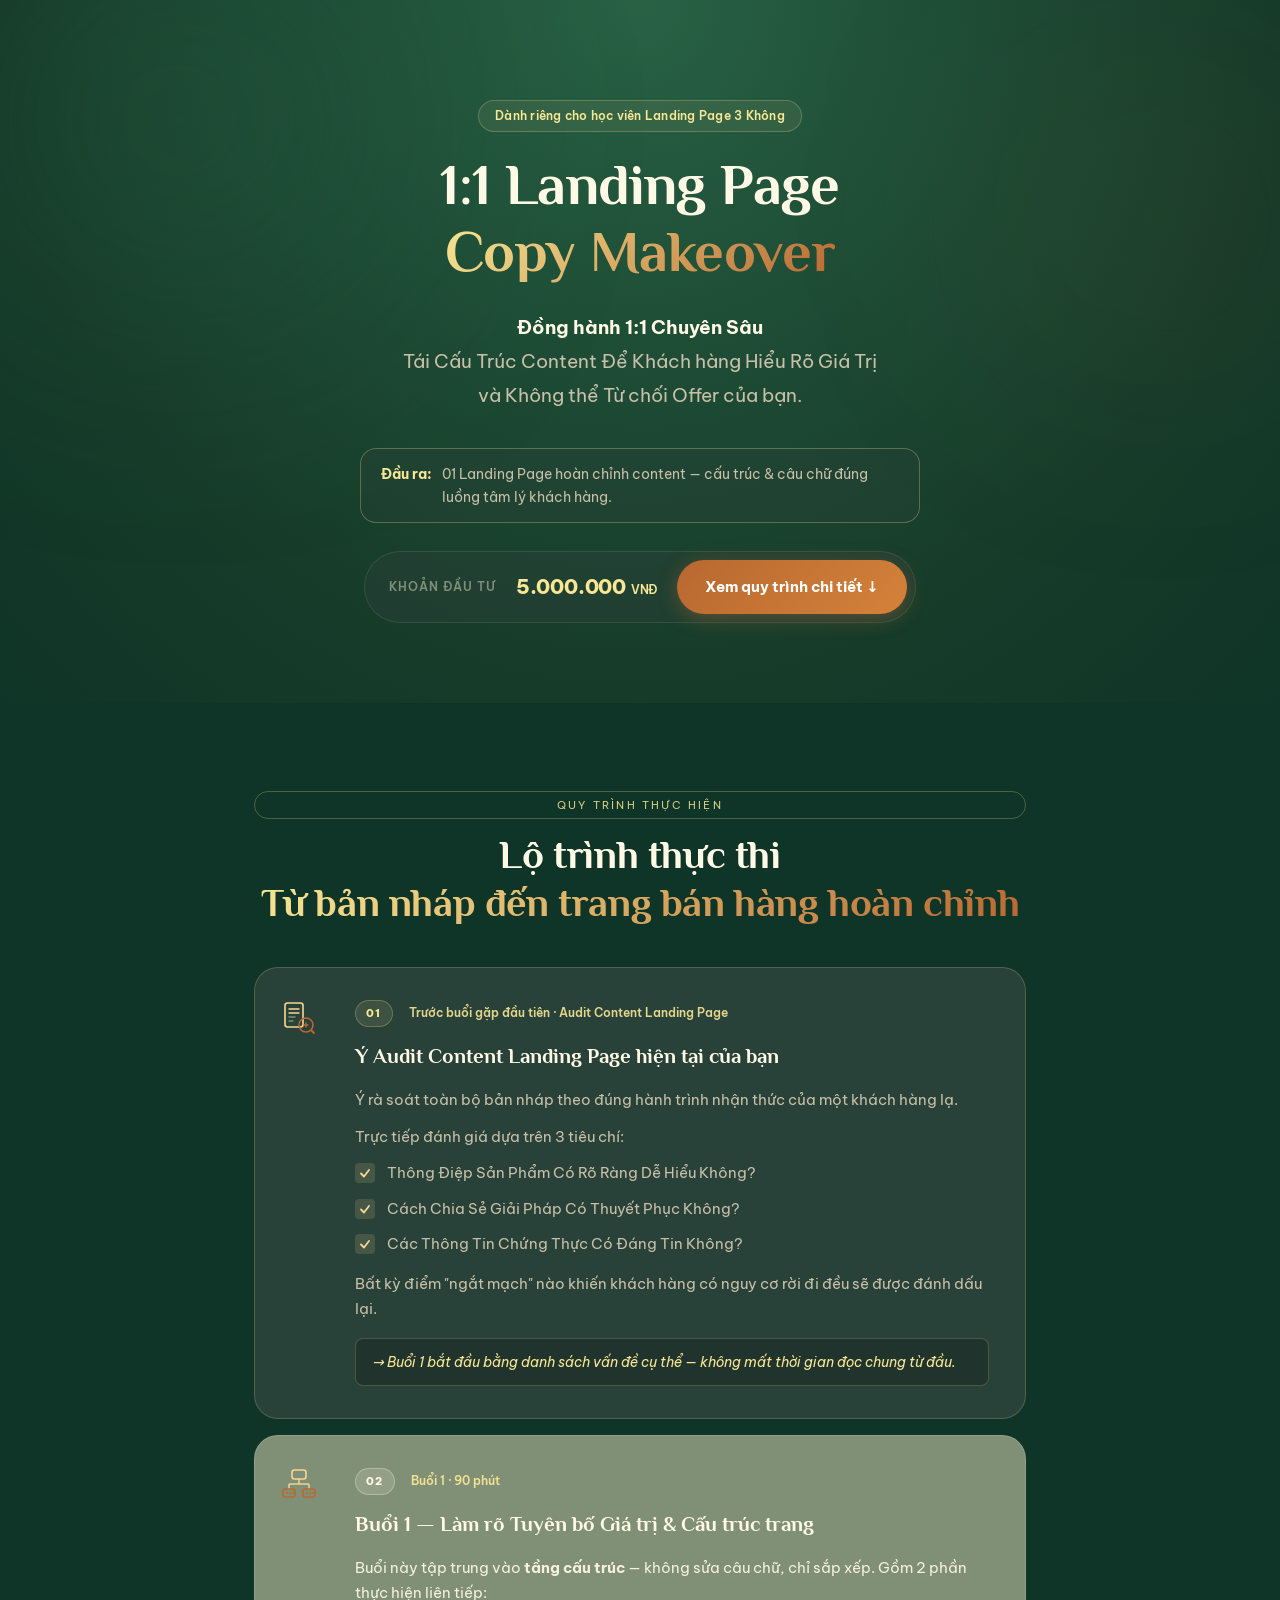
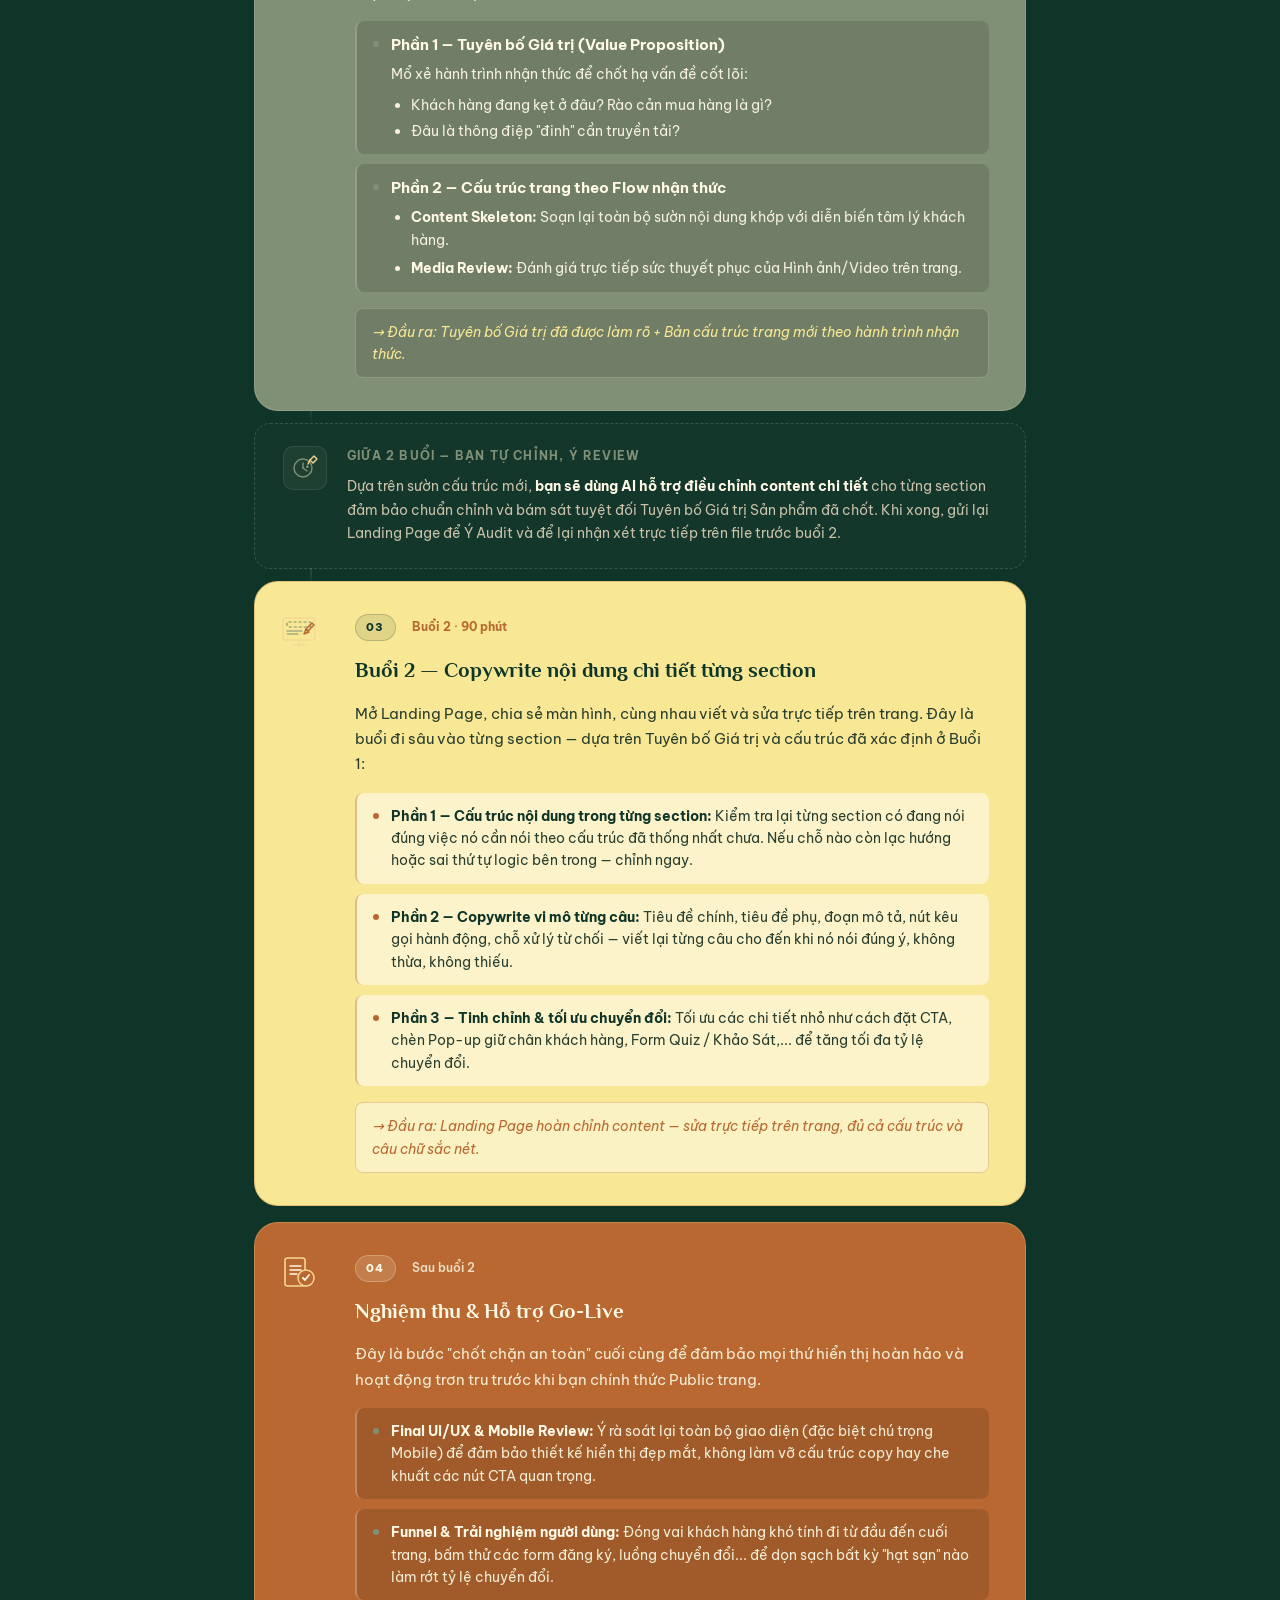
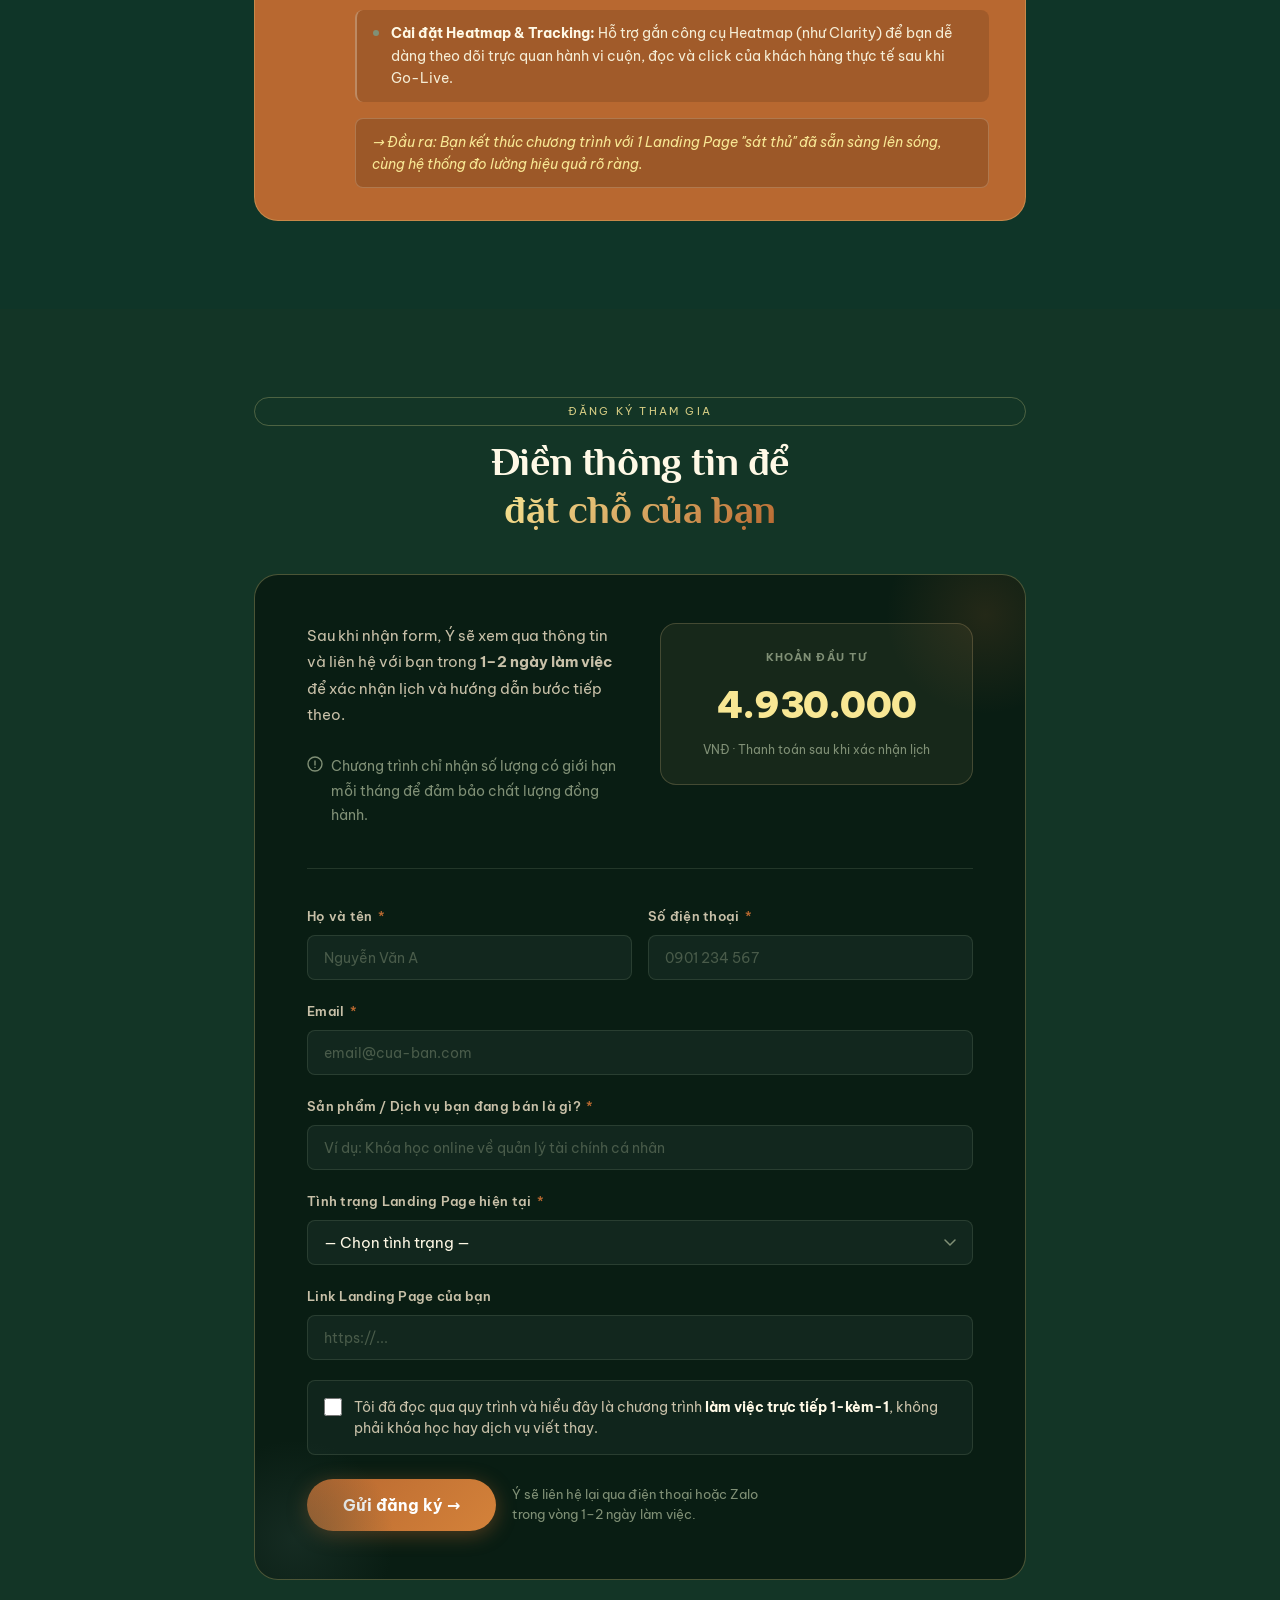
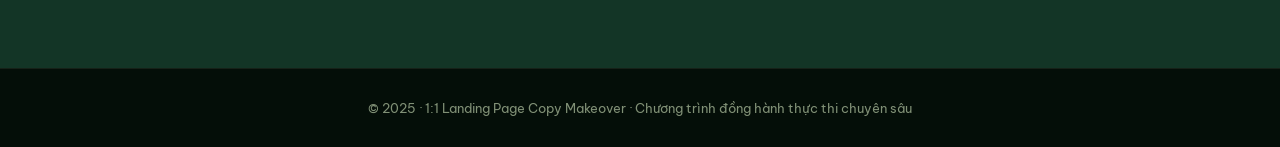
==== commit 1e8c2f11: "Cập nhật giá thành 4.930.000" ====
--- a/index.html
+++ b/index.html
@@ -327,7 +327,7 @@
           </div>
           <div class="form-price-box">
             <div class="form-price-label">Khoản đầu tư</div>
-            <span class="form-price-value">5.000.000</span>
+            <span class="form-price-value">4.930.000</span>
             <div class="form-price-sub">VNĐ · Thanh toán sau khi xác nhận lịch</div>
           </div>
         </div>
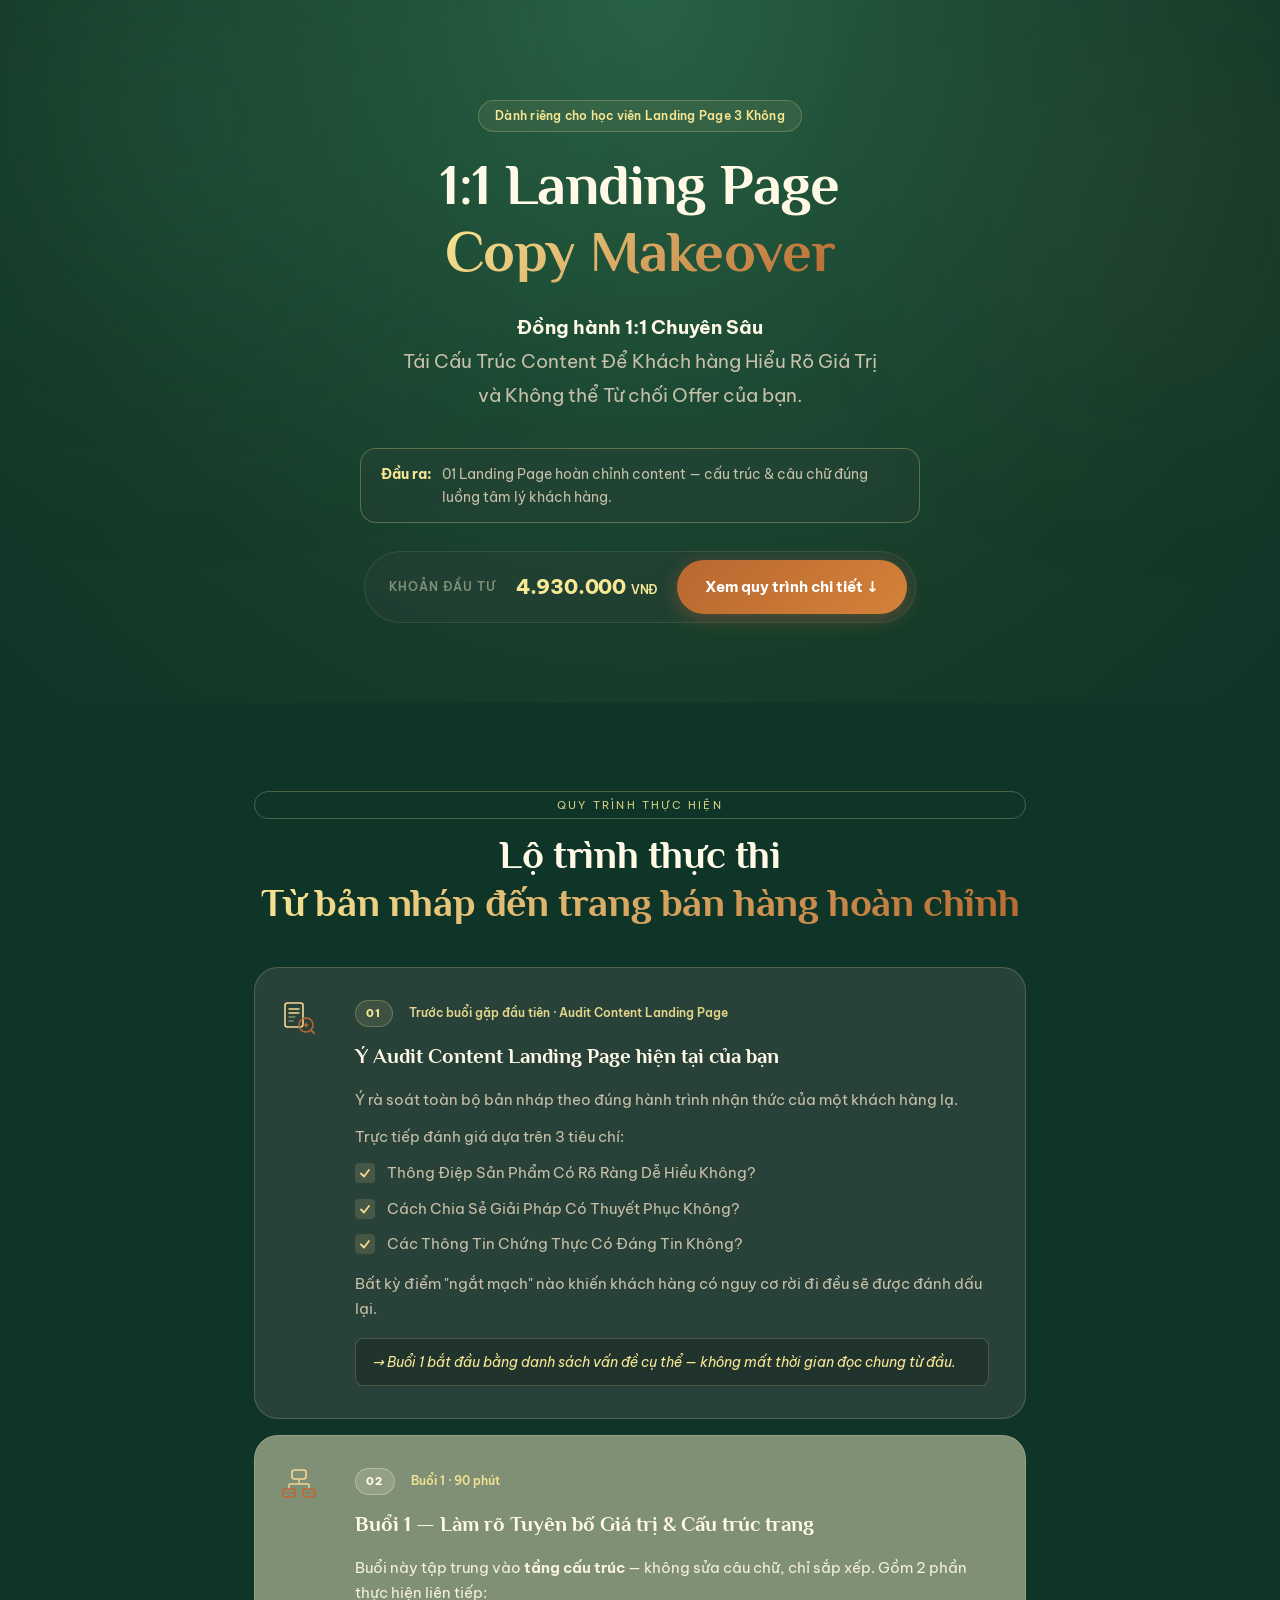
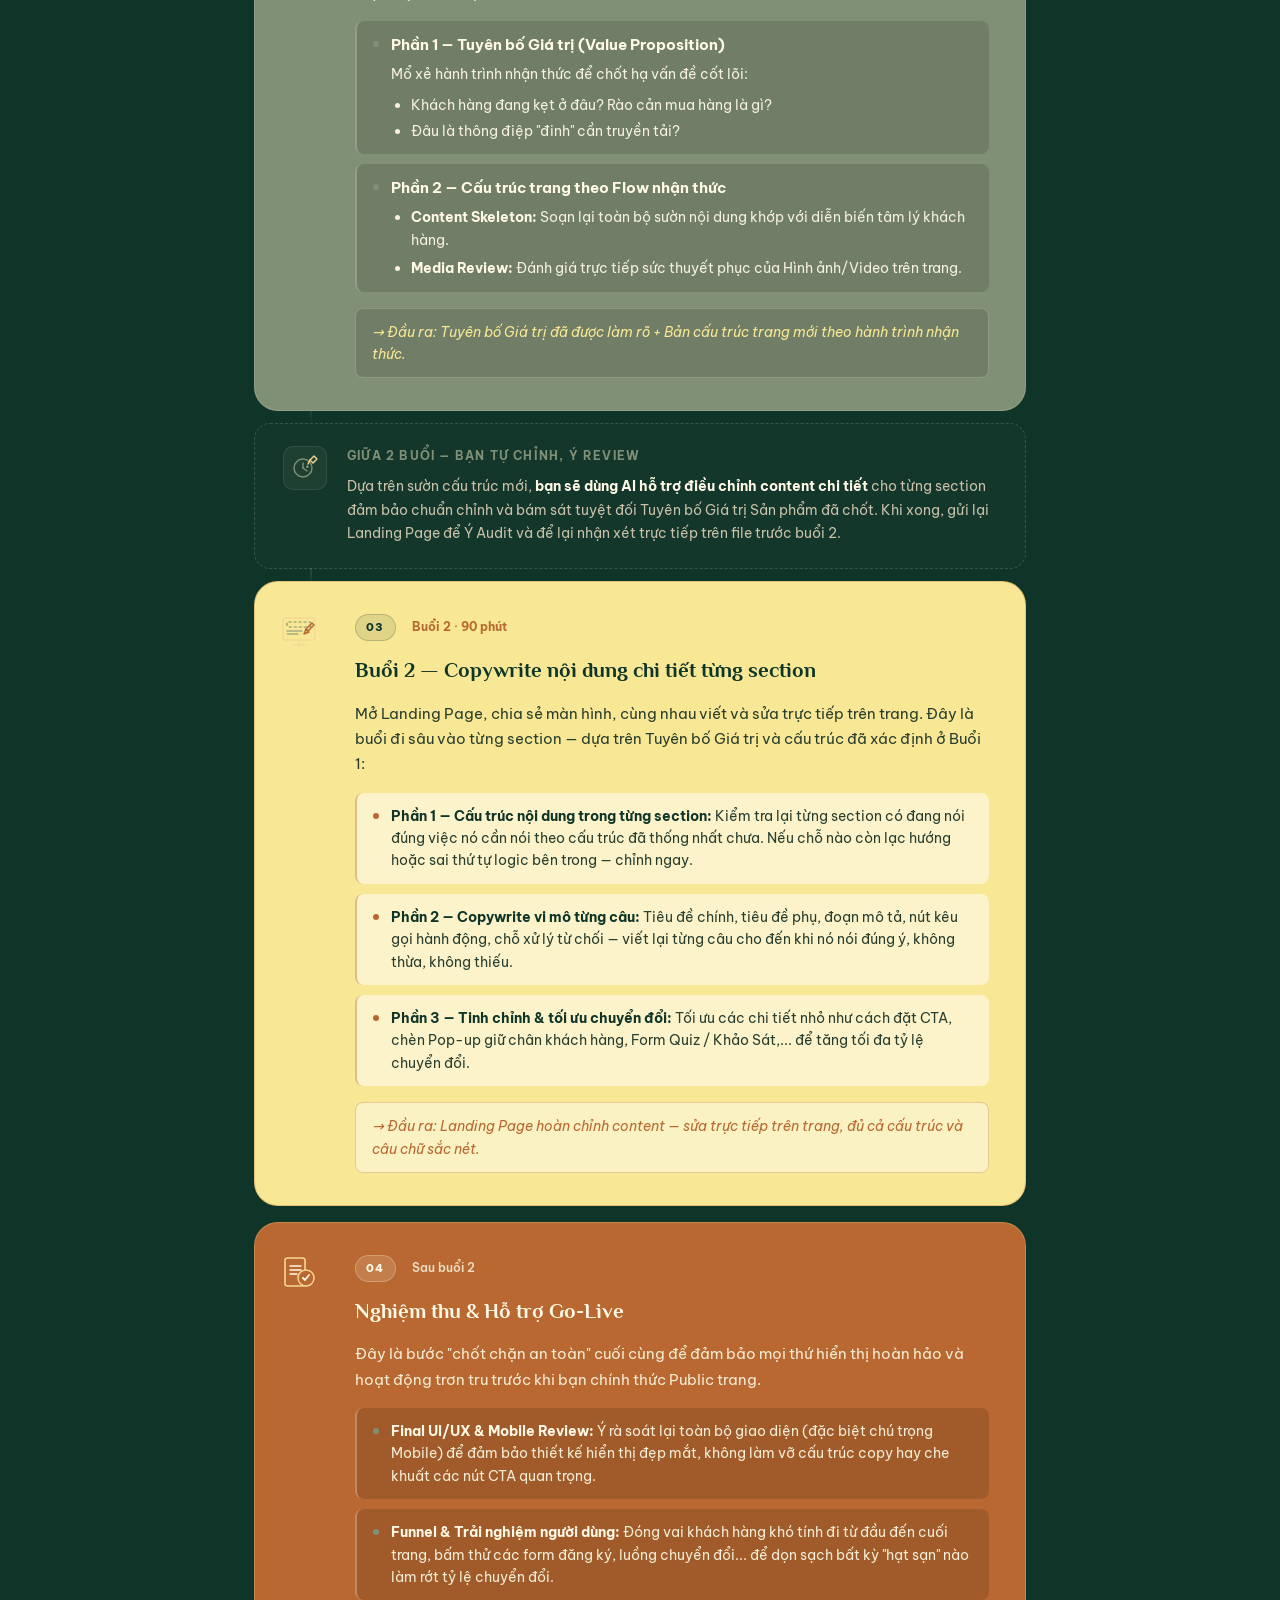
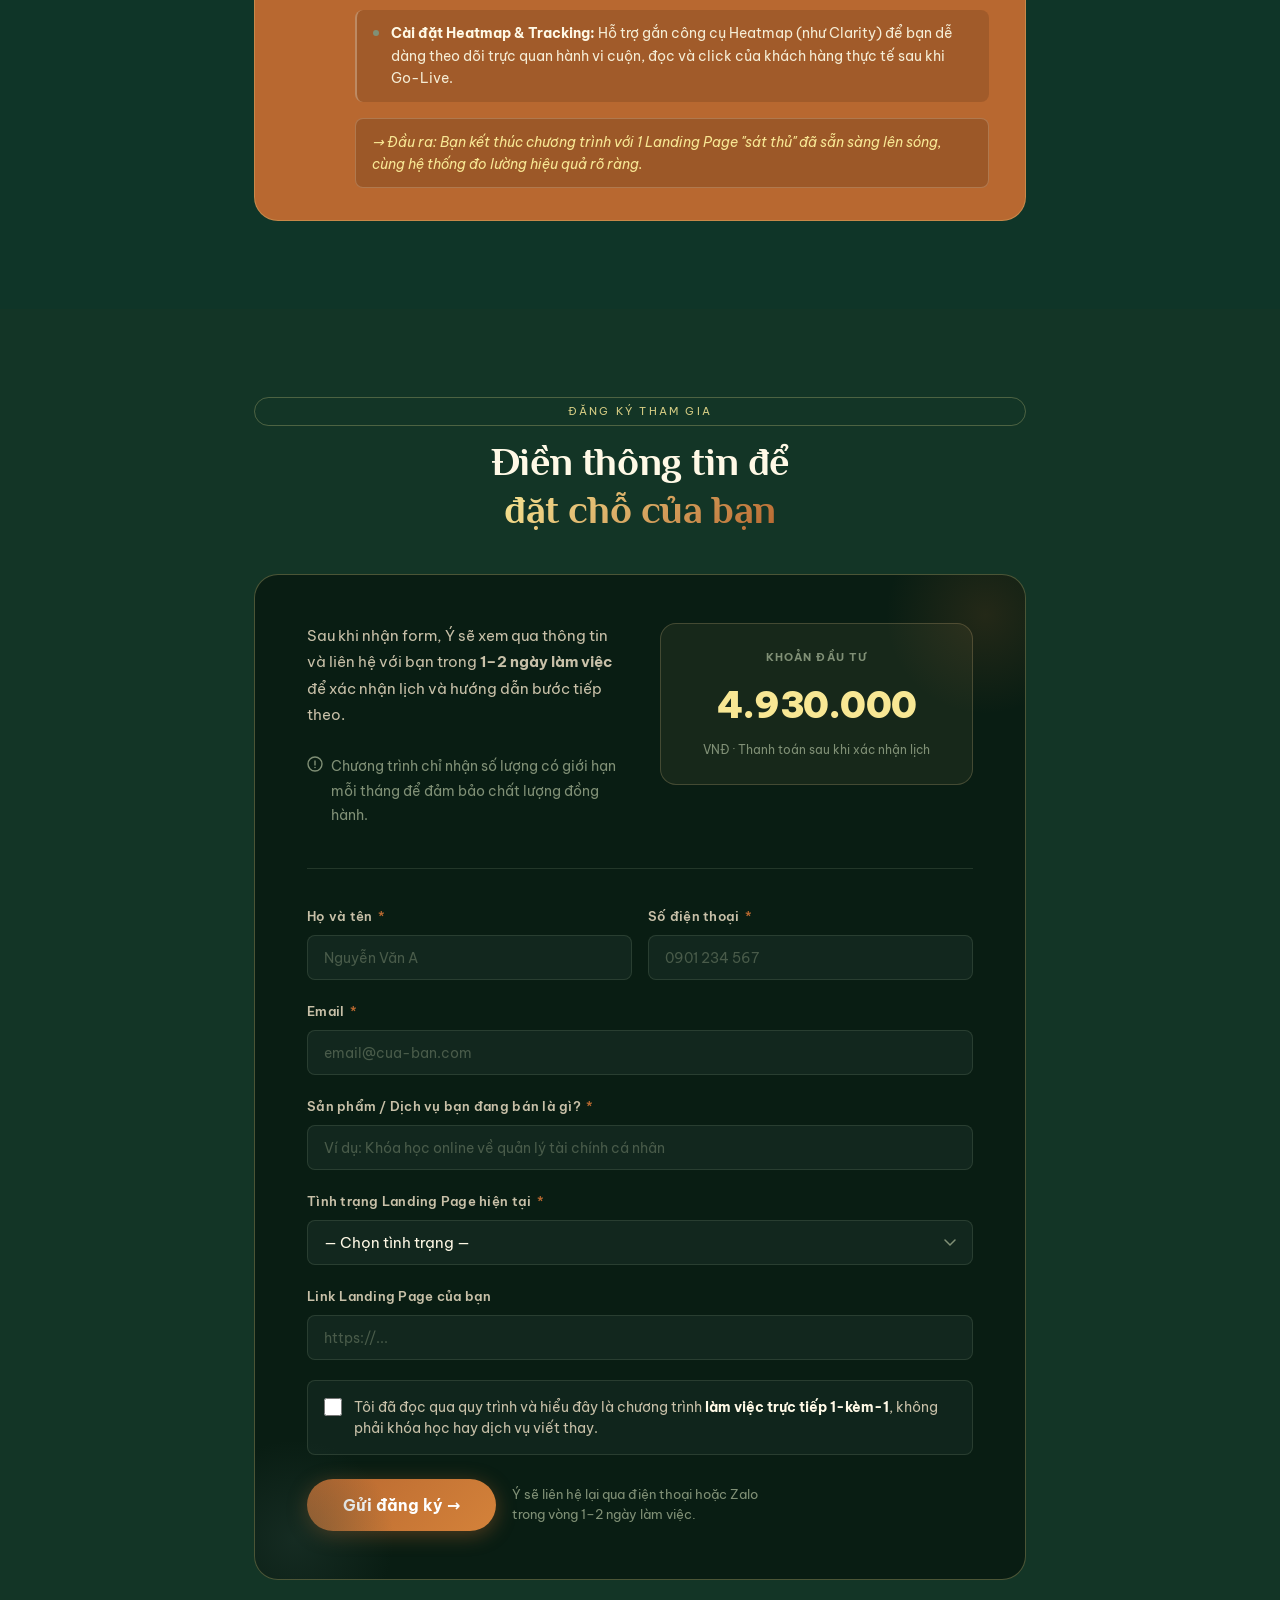
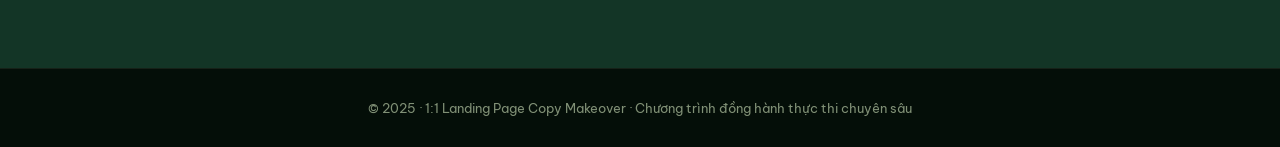
==== commit 9ae478d8: "Sửa link nút CTA chỉ xuống Quy trình" ====
--- a/index.html
+++ b/index.html
@@ -37,8 +37,8 @@
 
       <div class="hero__invest-row">
         <span class="invest-label">Khoản đầu tư</span>
-        <span class="invest-price">5.000.000 <small>VNĐ</small></span>
-        <a href="#dang-ky" class="btn btn--primary" id="cta-hero">Xem quy trình chi tiết ↓</a>
+        <span class="invest-price">4.930.000 <small>VNĐ</small></span>
+        <a href="#quy-trinh" class="btn btn--primary" id="cta-hero">Xem quy trình chi tiết ↓</a>
       </div>
     </div>
   </section>
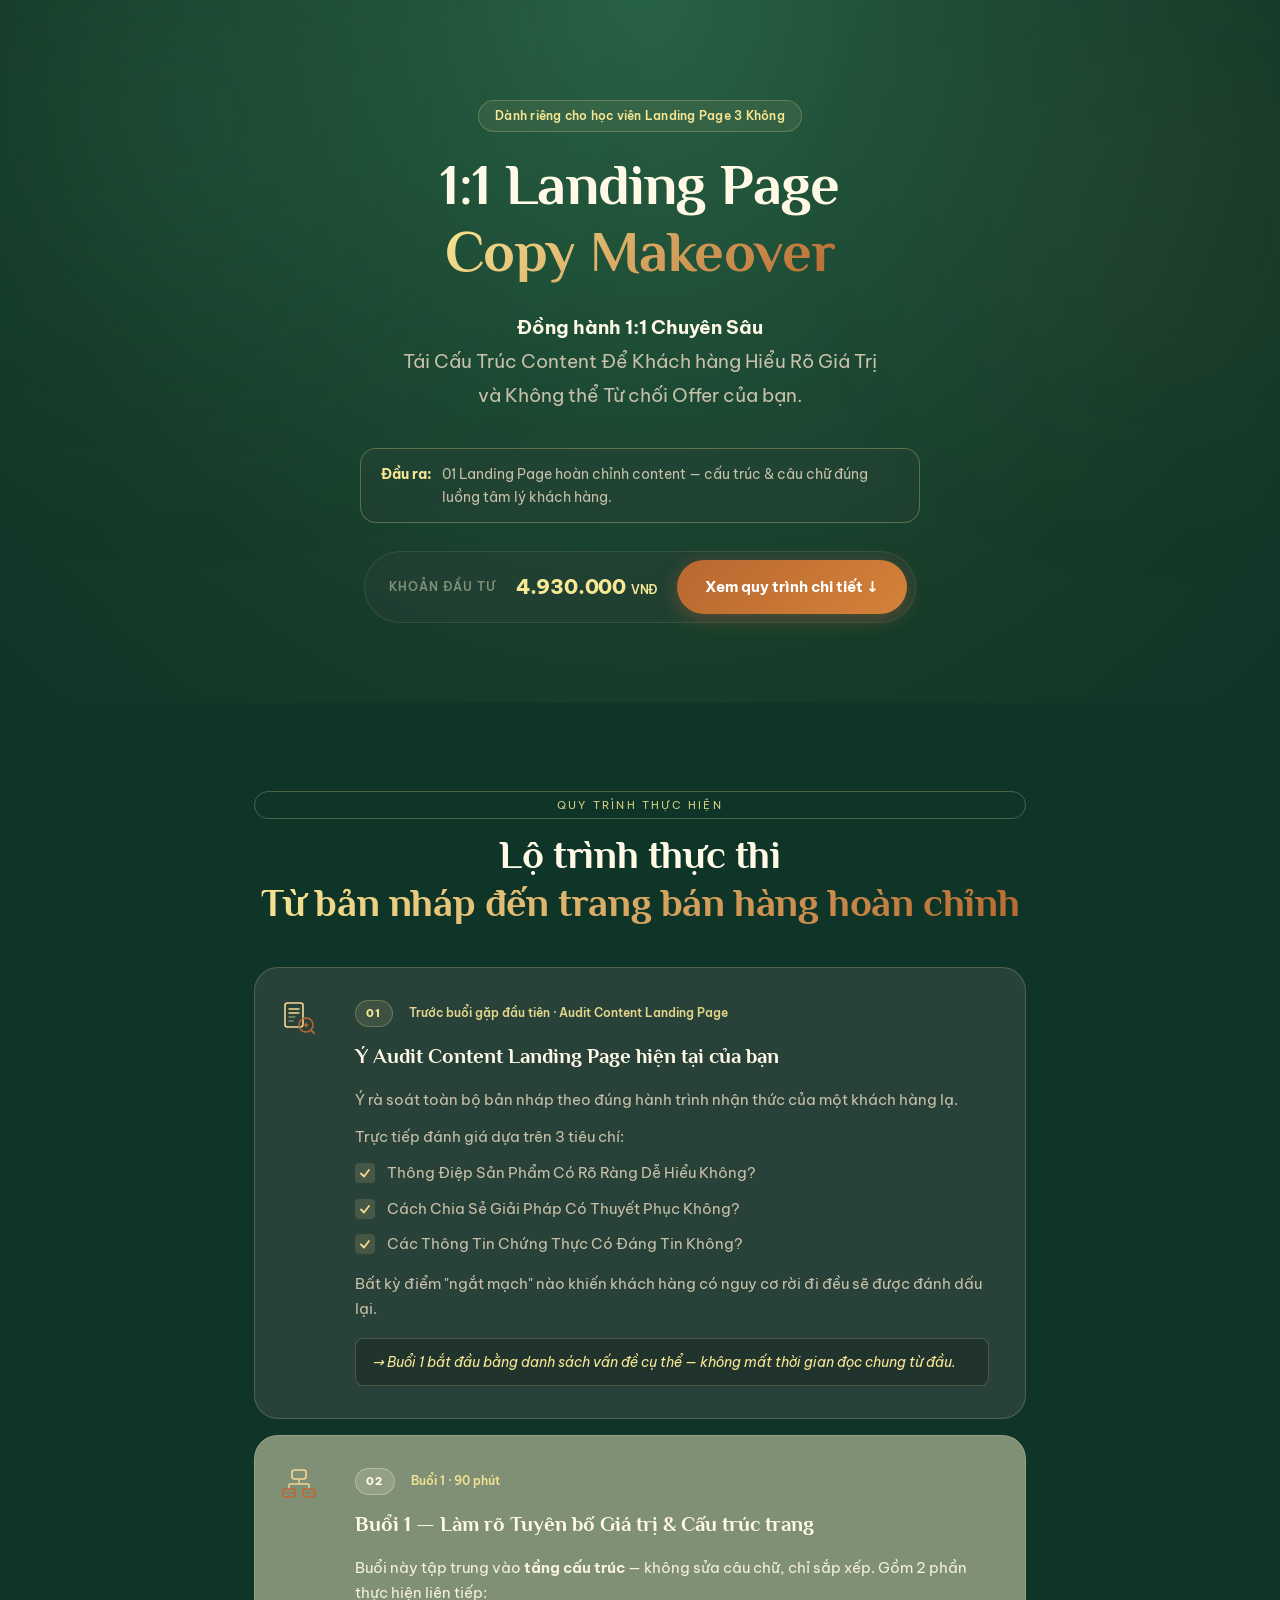
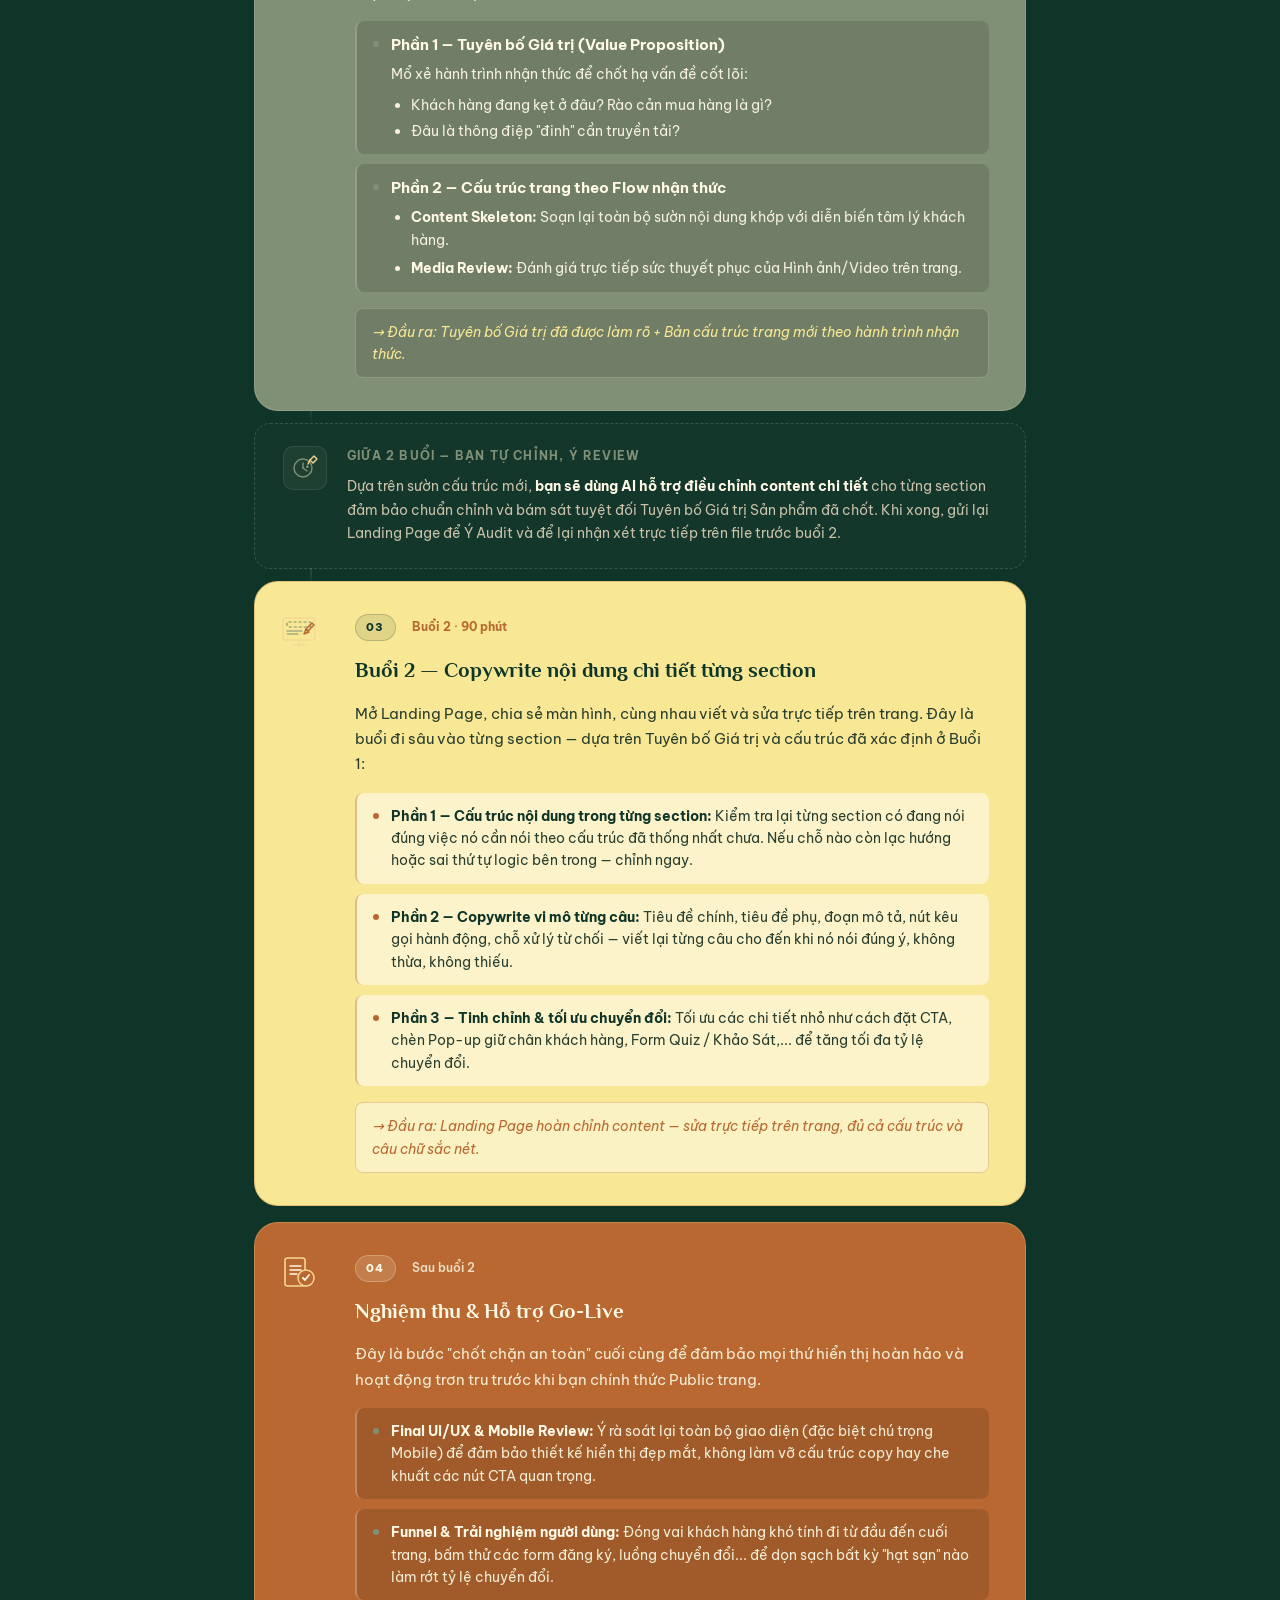
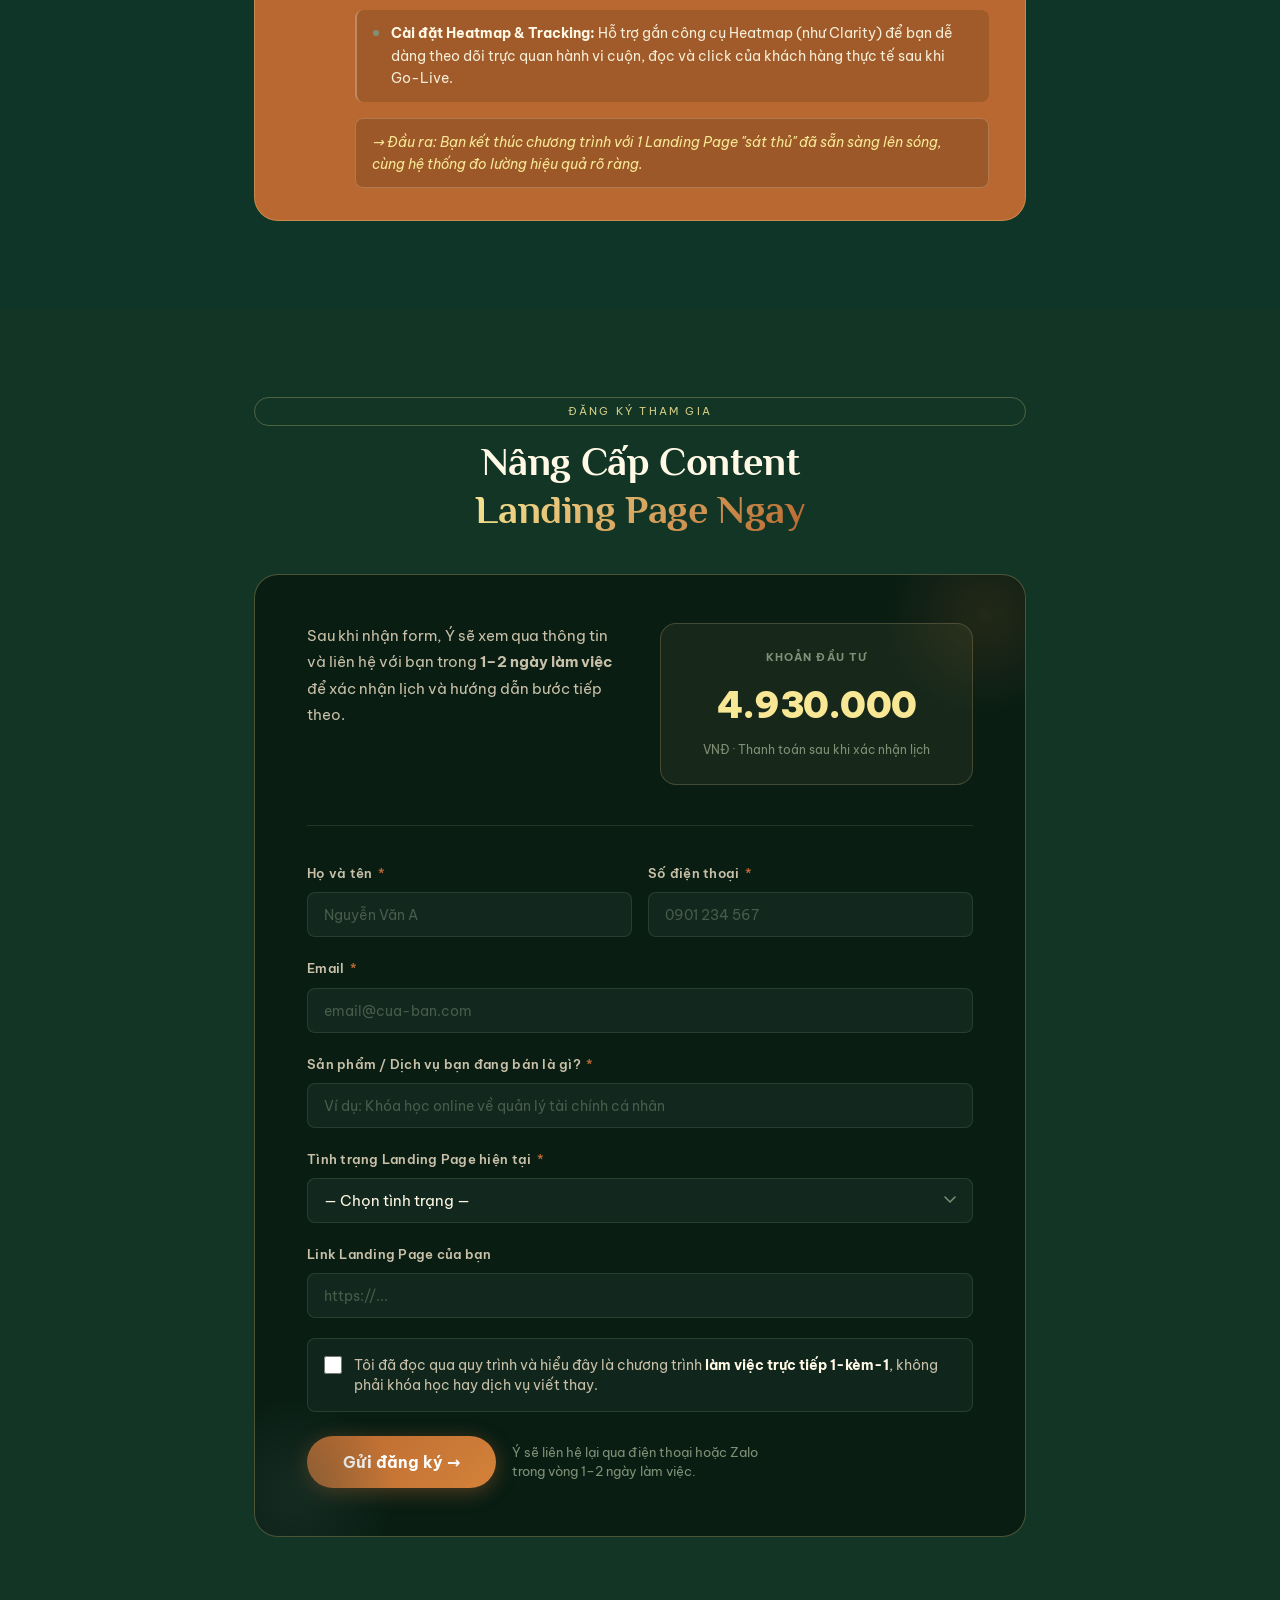
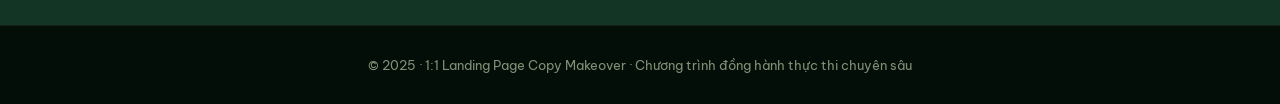
==== commit d1c5b453: "Đổi tiêu đề form và xóa dòng giới hạn" ====
--- a/index.html
+++ b/index.html
@@ -313,17 +313,12 @@
   <section class="section form-section" id="dang-ky">
     <div class="container">
       <div class="section-label">Đăng ký tham gia</div>
-      <h2 class="section-title">Điền thông tin để<br/><span class="gradient-text">đặt chỗ của bạn</span></h2>
+      <h2 class="section-title">Nâng Cấp Content<br/><span class="gradient-text">Landing Page Ngay</span></h2>
 
       <div class="form-wrap">
         <div class="form-intro">
           <div class="form-intro-text">
             <p>Sau khi nhận form, Ý sẽ xem qua thông tin và liên hệ với bạn trong <strong>1–2 ngày làm việc</strong> để xác nhận lịch và hướng dẫn bước tiếp theo.</p>
-            <br/>
-            <p style="color: var(--wasabi); font-size: 14px; display:flex; gap:8px; align-items:flex-start;">
-              <svg width="16" height="16" viewBox="0 0 16 16" fill="none" style="min-width:16px;margin-top:2px"><circle cx="8" cy="8" r="7" stroke="#809076" stroke-width="1.4"/><line x1="8" y1="5" x2="8" y2="9" stroke="#809076" stroke-width="1.4" stroke-linecap="round"/><circle cx="8" cy="11.5" r="0.8" fill="#809076"/></svg>
-              Chương trình chỉ nhận số lượng có giới hạn mỗi tháng để đảm bảo chất lượng đồng hành.
-            </p>
           </div>
           <div class="form-price-box">
             <div class="form-price-label">Khoản đầu tư</div>
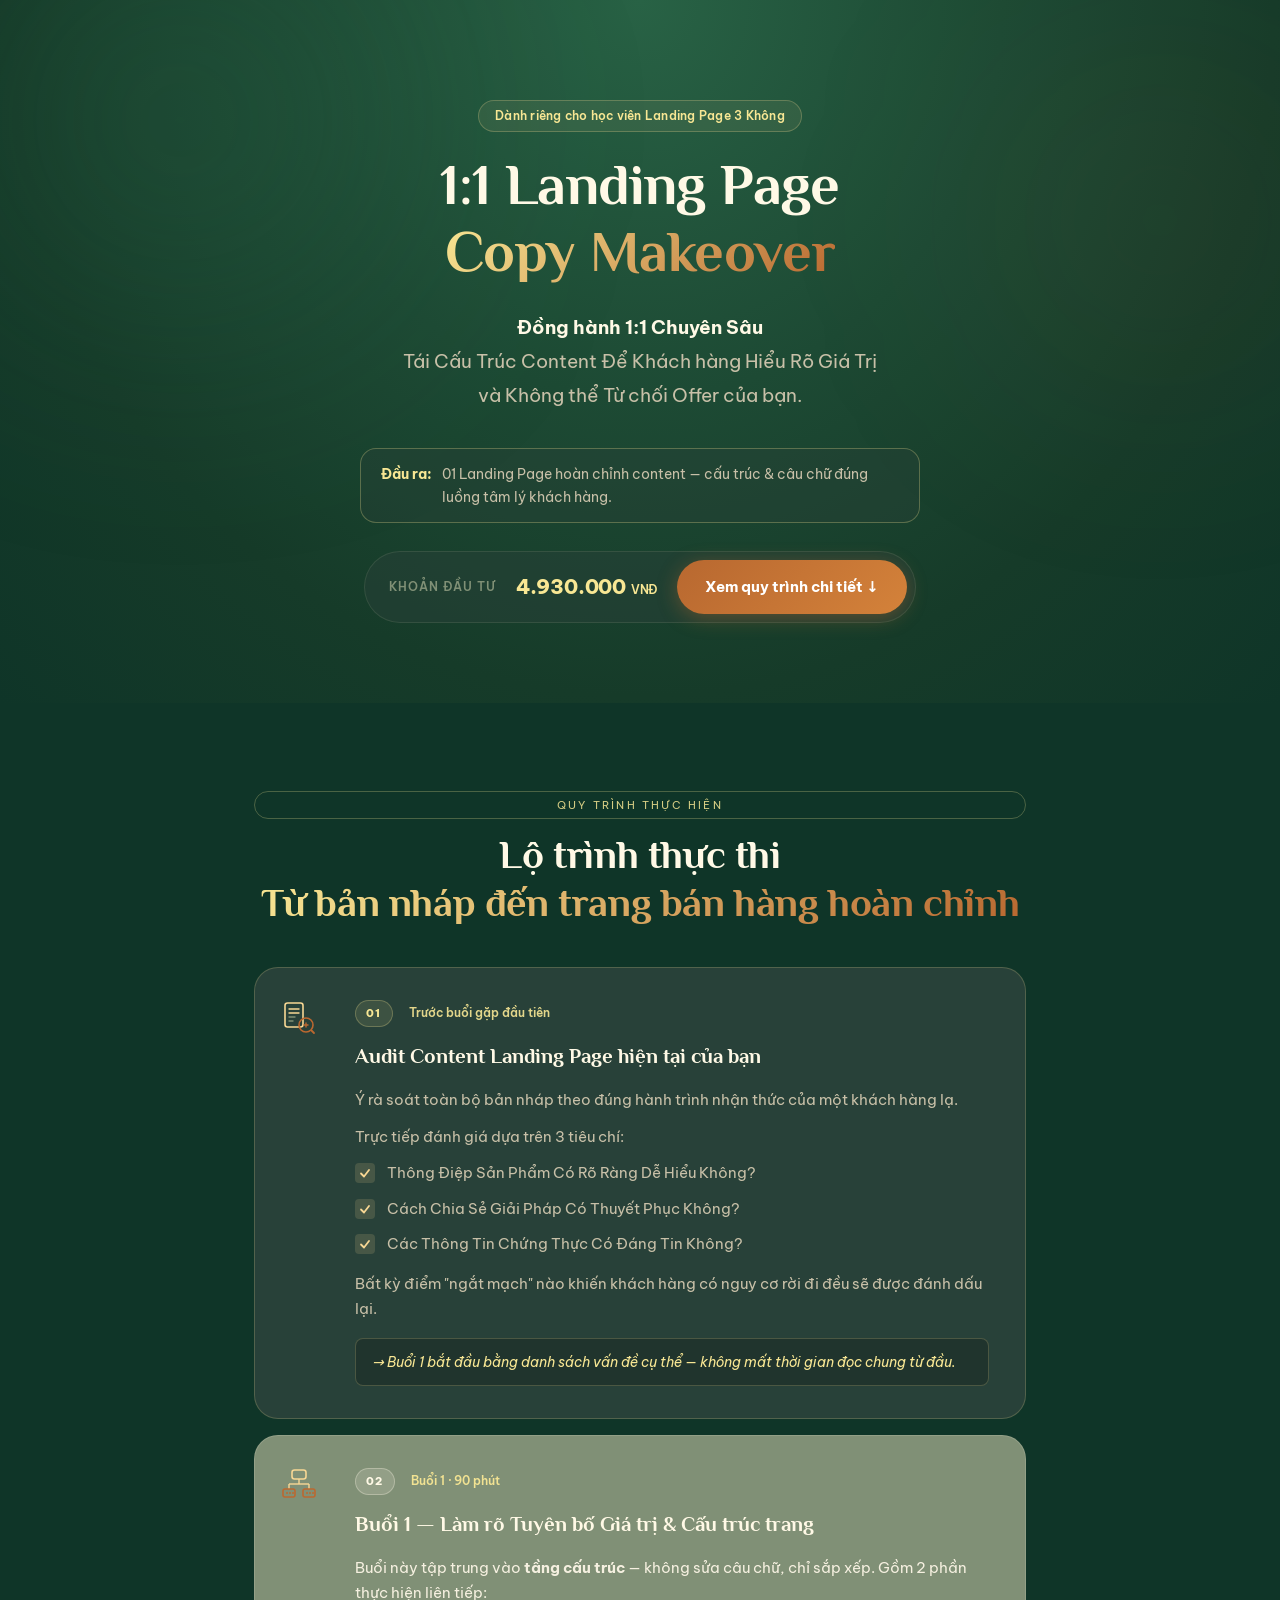
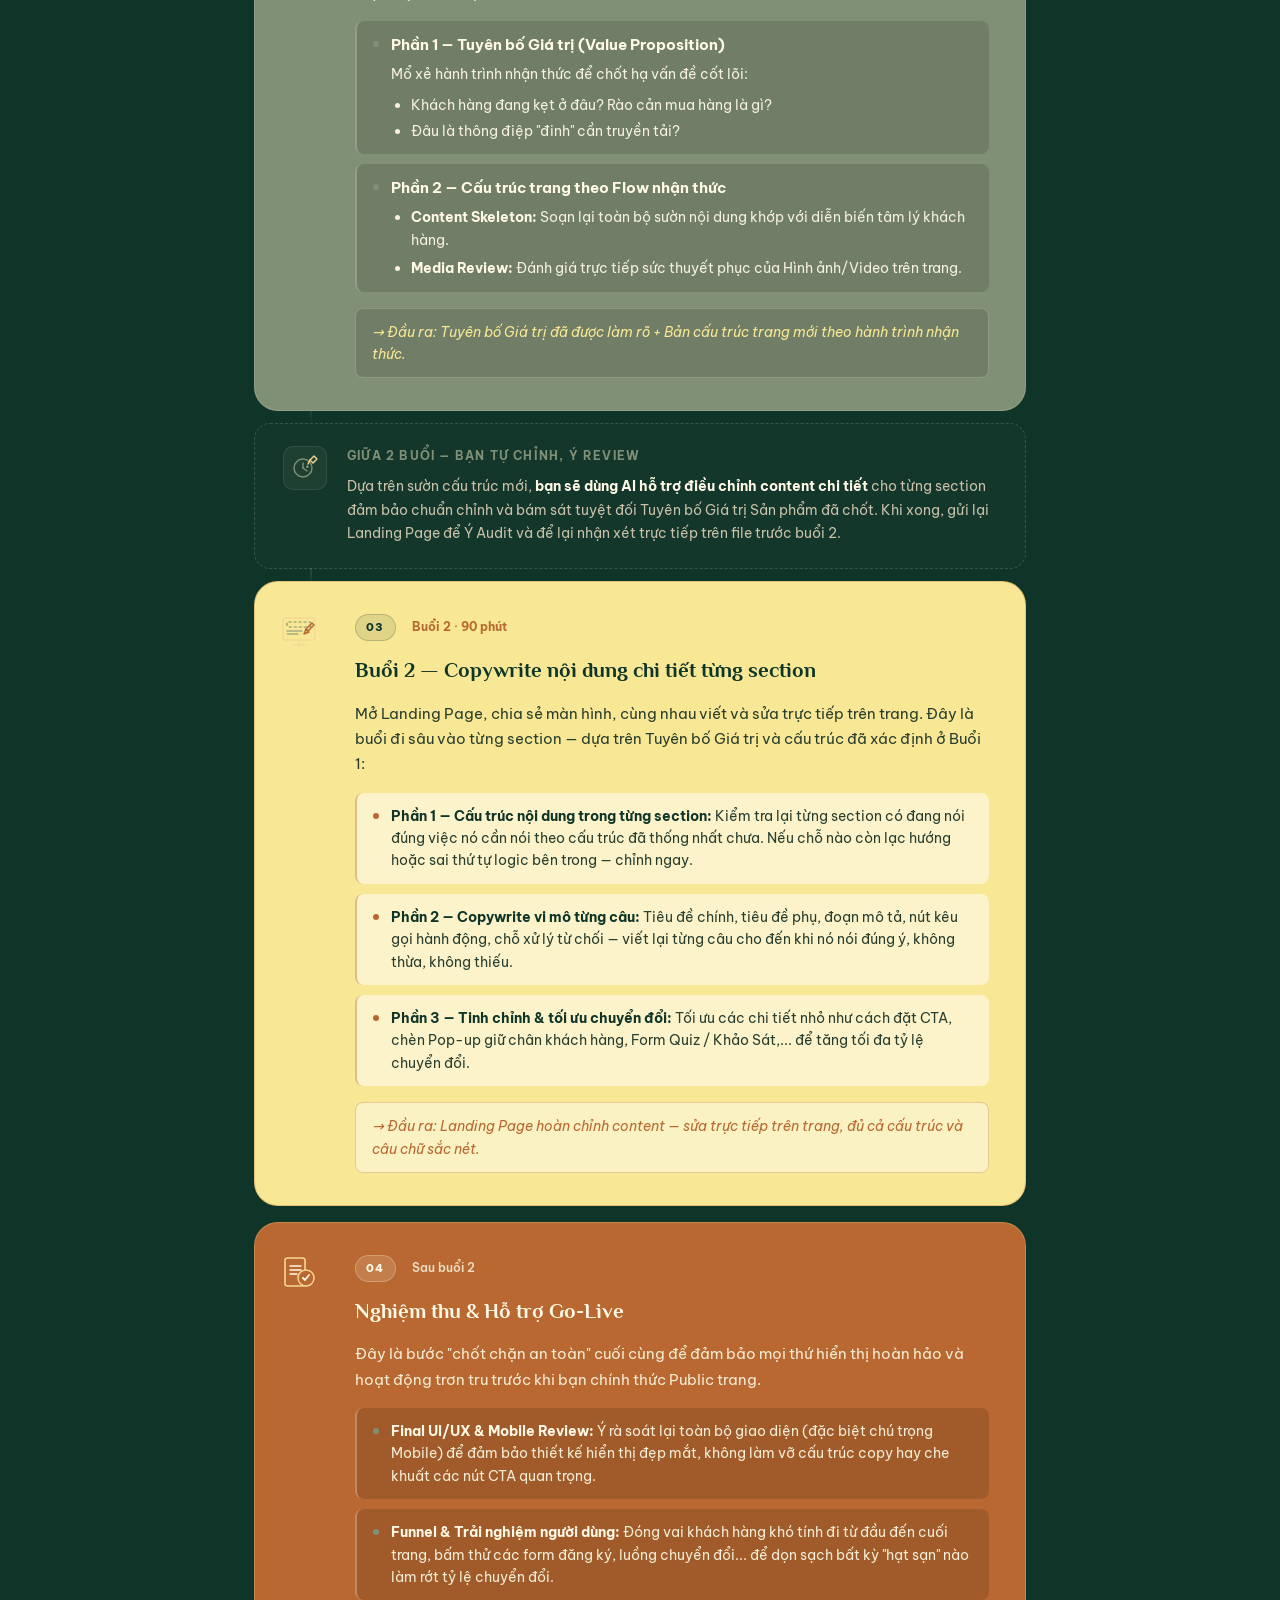
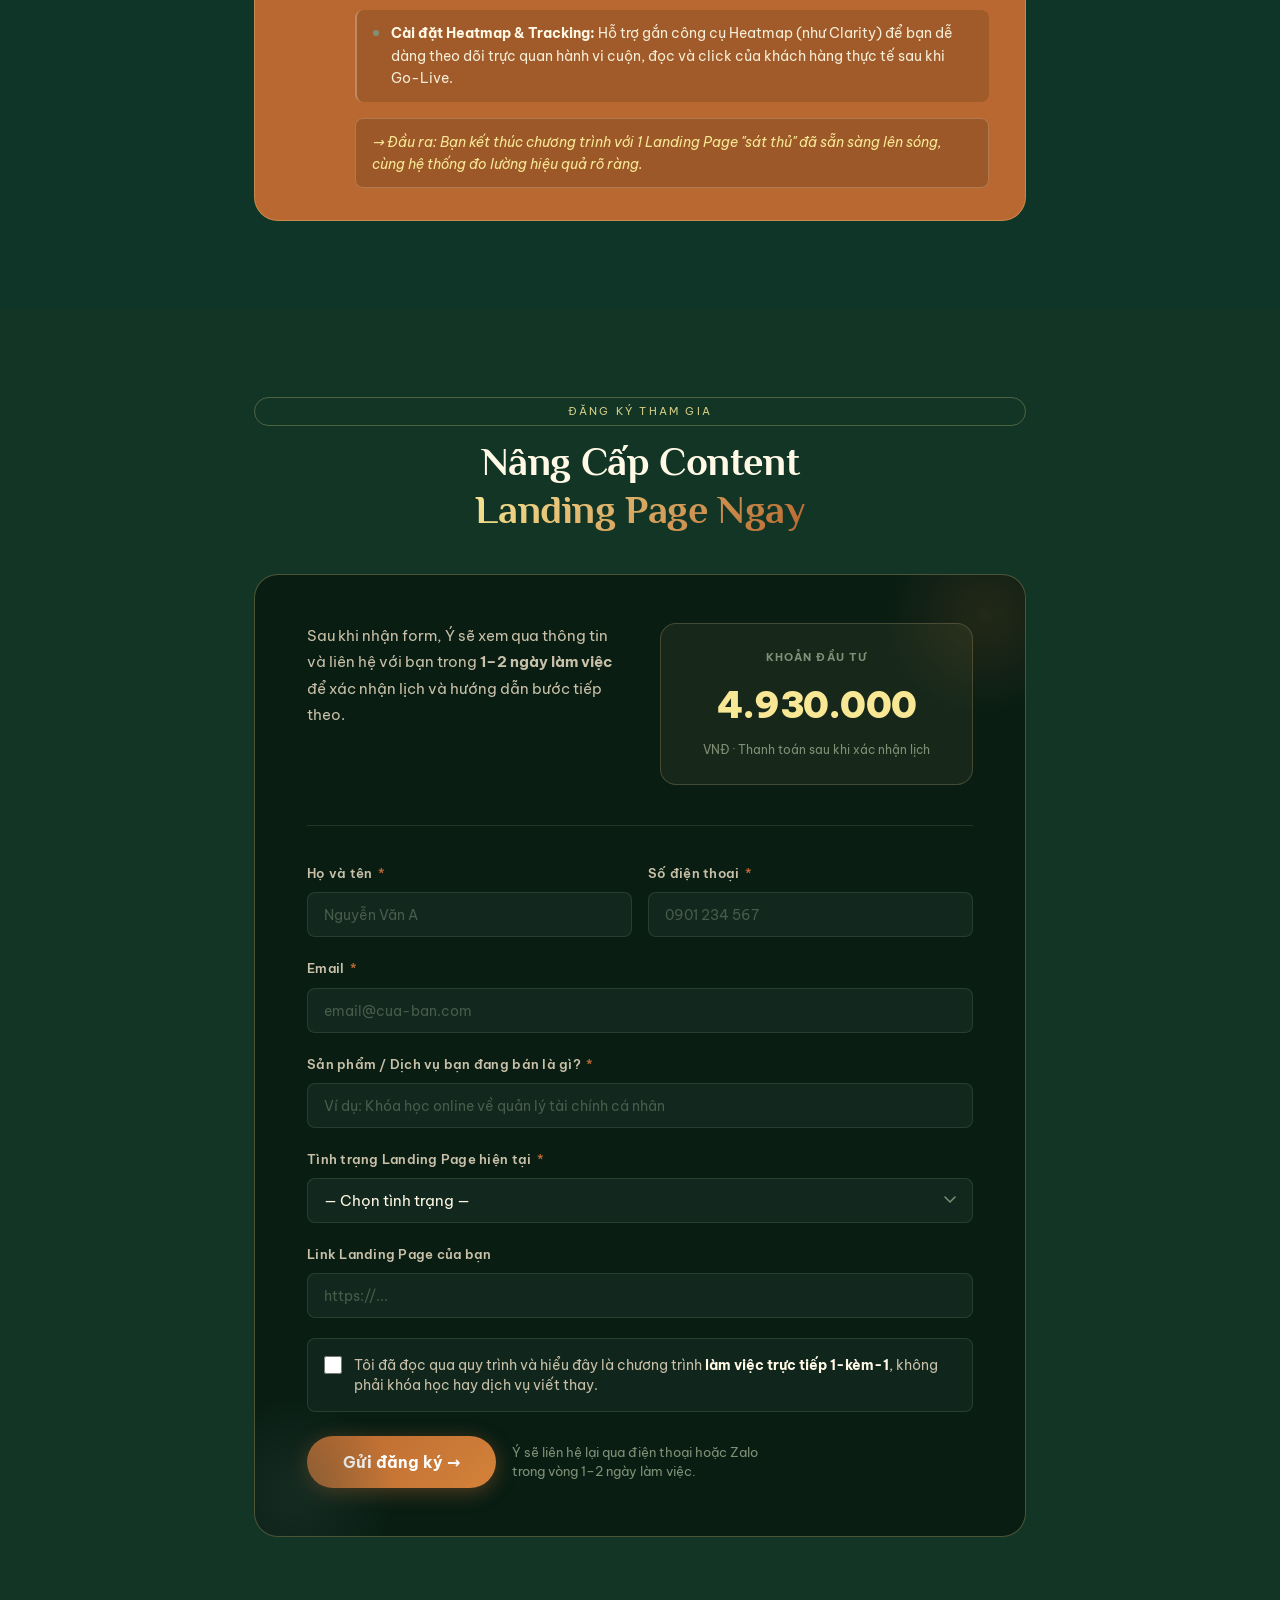
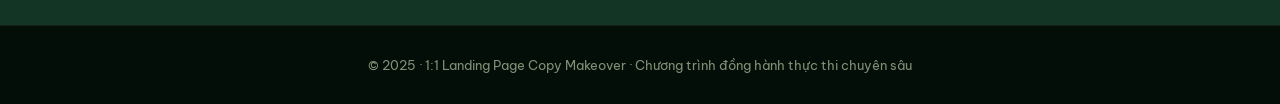
==== commit 09af3052: "Bỏ chữ dư thừa trong Block 01 theo yêu cầu" ====
--- a/index.html
+++ b/index.html
@@ -55,7 +55,7 @@
         <div class="step-card" id="step-1">
           <div class="step-card__header">
             <div class="step-number">01</div>
-            <div class="step-timing">Trước buổi gặp đầu tiên · Audit Content Landing Page</div>
+            <div class="step-timing">Trước buổi gặp đầu tiên</div>
           </div>
 
           <div class="step-card__icon">
@@ -73,7 +73,7 @@
             </svg>
           </div>
 
-          <h3 class="step-card__title">Ý Audit Content Landing Page hiện tại của bạn</h3>
+          <h3 class="step-card__title">Audit Content Landing Page hiện tại của bạn</h3>
           <p class="step-card__desc" style="margin-bottom: 12px;">
             Ý rà soát toàn bộ bản nháp theo đúng hành trình nhận thức của một khách hàng lạ.
           </p>
@@ -401,6 +401,19 @@
       
       <img id="qr-img" src="" alt="Mã QR Thanh Toán" style="max-width:100%; border-radius:8px; margin-bottom:16px;" />
       
+      <div style="background:rgba(40,65,57,0.05); padding:12px; border-radius:8px; text-align:left; font-size:13.5px; color:#284139; margin-bottom:12px; border: 1px dashed #809076;">
+        <div style="margin-bottom:6px"><strong>Ngân hàng:</strong> MBBank - HONG THIEN Y</div>
+        <div style="display:flex; justify-content:space-between; align-items:center; margin-bottom:6px; background:#fff; padding:4px 8px; border-radius:4px;">
+          <div><strong>STK:</strong> <span style="font-size:14.5px; font-weight:bold">0362722725</span></div>
+          <button onclick="navigator.clipboard.writeText('0362722725'); this.innerText='Đã copy ✓'; setTimeout(()=>this.innerText='Copy',2000)" style="background:#e0e7e1; border:none; padding:4px 8px; border-radius:4px; font-size:12px; cursor:pointer; font-weight:600; color:#1D4A34">Copy</button>
+        </div>
+        <div style="margin-bottom:6px; padding-left:8px;"><strong>Số tiền:</strong> 4.930.000 VNĐ</div>
+        <div style="display:flex; justify-content:space-between; align-items:center; background:#fff; padding:4px 8px; border-radius:4px;">
+          <div><strong>Nội dung CK:</strong> <strong style="color:#B86830; font-size:16px;" id="qr-order-id">...</strong></div>
+          <button onclick="navigator.clipboard.writeText(document.getElementById('qr-order-id').innerText); this.innerText='Đã copy ✓'; setTimeout(()=>this.innerText='Copy',2000)" style="background:#B86830; border:none; padding:4px 8px; border-radius:4px; font-size:12px; font-weight:bold; cursor:pointer; color:#fff">Copy</button>
+        </div>
+      </div>
+      
       <div id="qr-status" style="color:#B86830; font-weight:600; font-size:15px; display:flex; align-items:center; justify-content:center; gap:8px;">
         <svg width="20" height="20" viewBox="0 0 24 24" fill="none" stroke="currentColor" stroke-width="2" style="animation: spin 1s linear infinite;">
           <circle cx="12" cy="12" r="10" stroke-opacity="0.25"></circle>
@@ -416,6 +429,12 @@
   </style>
 
   <script>
+    // Ép trình duyệt luôn tải từ đầu trang khi refresh
+    if ('scrollRestoration' in history) {
+      history.scrollRestoration = 'manual';
+    }
+    window.scrollTo(0, 0);
+
     const GAS_URL = "https://script.google.com/macros/s/AKfycbyZ1ASlPLs7eM3nZgOWQlKGDSA6bFZPpBlRWzae3WyQJqK9yEz0ksTO0xHyqFj5E7WO/exec"; 
     let checkInterval;
 
@@ -455,8 +474,9 @@
         const result = await response.json();
 
         if (result.success) {
-          // Hiển thị Modal QR
+          // Hiển thị Modal QR và thông tin CK thủ công
           document.getElementById('qr-img').src = result.qrUrl;
+          document.getElementById('qr-order-id').textContent = result.orderId;
           document.getElementById('qr-modal').style.display = 'flex';
           
           // Trạng thái thành công ở Form
--- a/style.css
+++ b/style.css
@@ -43,7 +43,11 @@
   --font:         var(--font-body);
 }
 
-html { scroll-behavior: smooth; }
+html {
+  scroll-behavior: smooth;
+  overflow-x: hidden;
+  max-width: 100vw;
+}
 
 body {
   background-color: var(--bg-base);
@@ -53,6 +57,8 @@
   line-height: 1.7;
   -webkit-font-smoothing: antialiased;
   overflow-x: hidden;
+  max-width: 100vw;
+  width: 100%;
 }
 
 /* =====================================================
@@ -938,29 +944,50 @@
 /* =====================================================
    RESPONSIVE
    ===================================================== */
-@media (max-width: 700px) {
-  .section { padding: 60px 0; }
-
+@media (max-width: 768px) {
+  .section { padding: 40px 0; }
+
+  /* Hero Section */
+  .hero { padding: 60px 0 40px; }
+  .hero__headline { font-size: clamp(28px, 8vw, 58px); margin-bottom: 16px; }
+  .hero__sub { font-size: 14.5px; margin-bottom: 24px; }
+  .hero__invest-row { flex-direction: column; border-radius: var(--radius-md); padding: 16px; gap: 12px; width: 100%; }
+  
+  /* Step Cards - Fix icon positioning on mobile */
   .step-card {
-    padding: 24px 24px 24px 76px;
+    padding: 24px 20px 24px 64px;
   }
-
   .step-card__icon {
-    left: 20px;
-    font-size: 26px;
+    position: absolute;
+    top: 24px;
+    left: 16px;
+    margin-bottom: 0;
+    width: 34px; height: 34px;
   }
-
-  /* steps-wrapper connector not used */
-
+  .step-card__header {
+    flex-wrap: wrap;
+    gap: 8px;
+  }
+  
+  /* Bridge Card */
+  .bridge-card {
+    flex-direction: row;
+    padding: 20px 16px;
+    gap: 16px;
+  }
+  .bridge-card::before, .bridge-card::after {
+    left: 38px;
+  }
+
+  /* Form & Grid */
   .forwho-grid { grid-template-columns: 1fr; }
-
-  .form-intro { grid-template-columns: 1fr; gap: 24px; }
+  .form-intro { grid-template-columns: 1fr; gap: 24px; margin-bottom: 24px; }
   .form-row   { grid-template-columns: 1fr; }
-  .form-wrap  { padding: 32px 24px; }
-
-  .cta-card { padding: 40px 24px; }
-
-  .form-submit-row { flex-direction: column; align-items: flex-start; }
-
-  .hero__invest-row { flex-direction: column; border-radius: var(--radius-md); padding: 20px; gap: 12px; }
-}
+  .form-wrap  { padding: 24px 16px; }
+  .cta-card { padding: 32px 20px; }
+  .form-submit-row { flex-direction: column; align-items: stretch; width: 100%; }
+  .btn--submit { width: 100%; text-align: center; justify-content: center; }
+  
+  /* Font sizes */
+  .section-title { font-size: clamp(24px, 7vw, 40px); margin-bottom: 24px; }
+}
